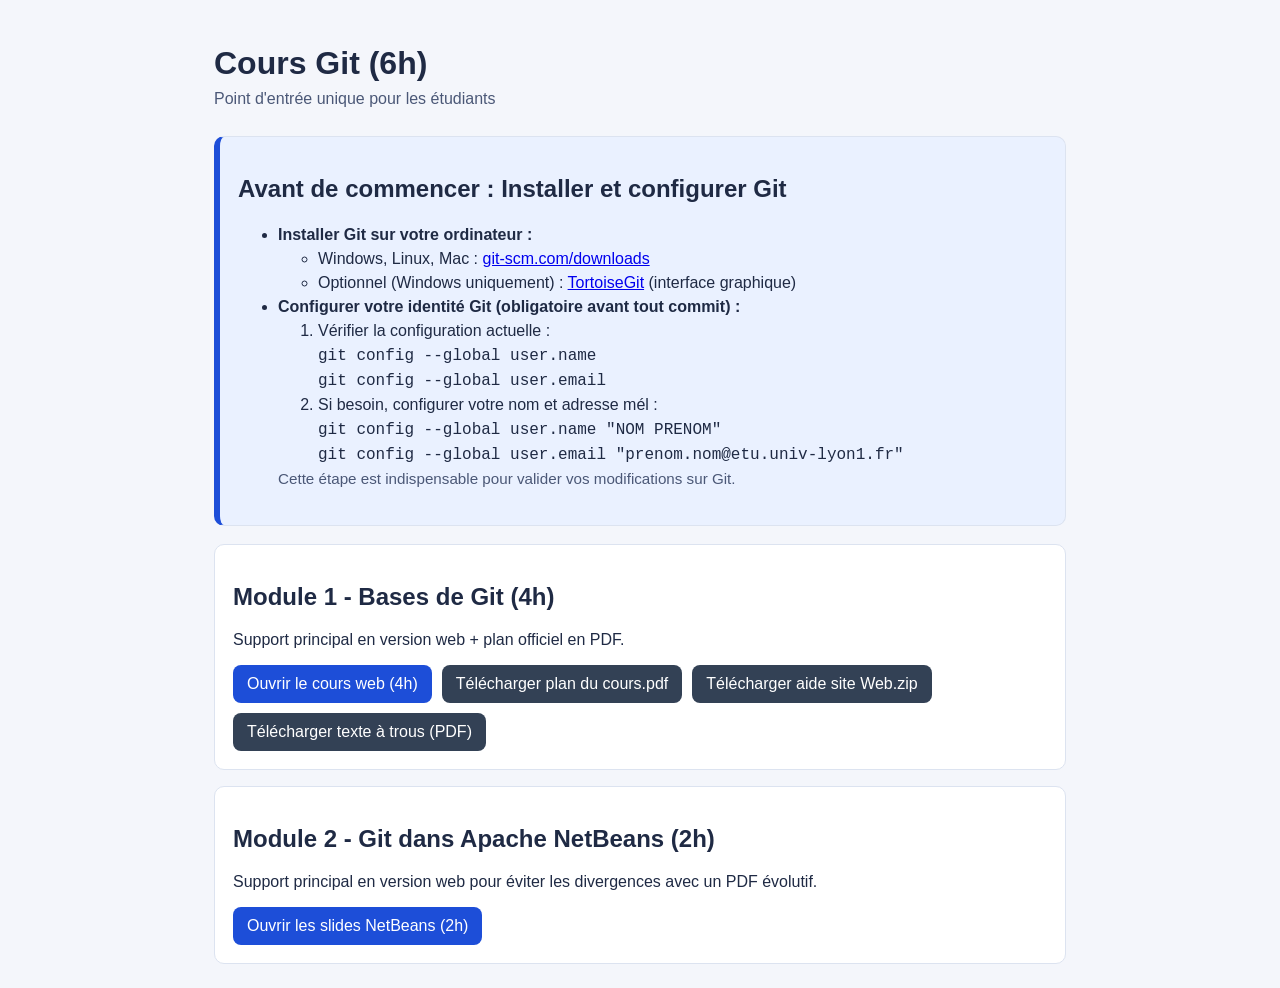
==== index.html @ 48d83c2f "Ajout du lien de téléchargement du texte à trous PDF" ====
﻿<!DOCTYPE html>
<html lang="fr">
  <head>
    <meta charset="utf-8" />
    <meta name="viewport" content="width=device-width, initial-scale=1" />
    <title>Cours Git - Portail</title>
    <link rel="stylesheet" href="style.css" />
  </head>

  <body>
    <main class="container">
      <header>
        <h1>Cours Git (6h)</h1>
        <p class="subtitle">Point d'entr&eacute;e unique pour les &eacute;tudiants</p>
      </header>

      <section class="card info-card">
        <h2>Avant de commencer : Installer et configurer Git</h2>
        <ul>
          <li>
            <strong>Installer Git sur votre ordinateur :</strong>
            <ul>
              <li>Windows, Linux, Mac : <a href="https://git-scm.com/downloads" target="_blank" rel="noopener">git-scm.com/downloads</a></li>
              <li>Optionnel (Windows uniquement) : <a href="https://tortoisegit.org/" target="_blank" rel="noopener">TortoiseGit</a> (interface graphique)</li>
            </ul>
          </li>
          <li>
            <strong>Configurer votre identit&eacute; Git (obligatoire avant tout commit) :</strong>
            <ol>
              <li>V&eacute;rifier la configuration actuelle :<br>
                <code>git config --global user.name</code><br>
                <code>git config --global user.email</code>
              </li>
              <li>Si besoin, configurer votre nom et adresse m&eacute;l&nbsp;:<br>
                <code>git config --global user.name "NOM PRENOM"</code><br>
                <code>git config --global user.email "prenom.nom@etu.univ-lyon1.fr"</code>
              </li>
            </ol>
            <span style="font-size: 0.95em; color: #4b5877;">Cette &eacute;tape est indispensable pour valider vos modifications sur Git.</span>
          </li>
        </ul>
      </section>

      <section class="card">
        <h2>Module 1 - Bases de Git (4h)</h2>
        <p>Support principal en version web + plan officiel en PDF.</p>
        <div class="actions">
          <a class="button" href="cours-git-intro/index.html">Ouvrir le cours web (4h)</a>
          <a class="button secondary" href="plan%20du%20cours.pdf">T&eacute;l&eacute;charger plan du cours.pdf</a>
          <a class="button secondary" href="aide%20site%20Web.zip">T&eacute;l&eacute;charger aide site Web.zip</a>
          <a class="button secondary" href="texte_a_trous.pdf">T&eacute;l&eacute;charger texte &agrave; trous (PDF)</a>
        </div>
      </section>

      <section class="card">
        <h2>Module 2 - Git dans Apache NetBeans (2h)</h2>
        <p>Support principal en version web pour &eacute;viter les divergences avec un PDF &eacute;volutif.</p>
        <div class="actions">
          <a class="button" href="netbeans.html">Ouvrir les slides NetBeans (2h)</a>
        </div>
      </section>
    </main>
  </body>
</html>
---- style.css ----
* {
  box-sizing: border-box;
}

body {
  margin: 0;
  font-family: Arial, Helvetica, sans-serif;
  background: #f4f6fb;
  color: #1f2a44;
}

.container {
  max-width: 900px;
  margin: 0 auto;
  padding: 24px;
}

h1 {
  margin-bottom: 8px;
}

.subtitle {
  margin-top: 0;
  color: #4b5877;
}

.card {
  background: #ffffff;
  border: 1px solid #dce3f0;
  border-radius: 10px;
  padding: 18px;
  margin-top: 16px;
}

.actions {
  display: flex;
  flex-wrap: wrap;
  gap: 10px;
  margin-top: 12px;
}

.button {
  display: inline-block;
  text-decoration: none;
  background: #1d4ed8;
  color: #ffffff;
  padding: 10px 14px;
  border-radius: 8px;
}

.button:hover,
.button:focus {
  background: #1e40af;
}

.button.secondary {
  background: #334155;
}

.button.secondary:hover,

.info-card {
  border-left: 6px solid #1d4ed8;
  background: #eaf1ff;
  margin-top: 28px;
  margin-bottom: 18px;
}
.button.secondary:focus {
  background: #1f2937;
}

.teacher ul {
  margin: 8px 0 0;
  padding-left: 18px;
}

pre {
  background: #0f172a;
  color: #e2e8f0;
  padding: 10px;
  border-radius: 8px;
  overflow-x: auto;
}

code {
  font-family: Consolas, "Courier New", monospace;
}

ol,
ul {
  line-height: 1.5;
}
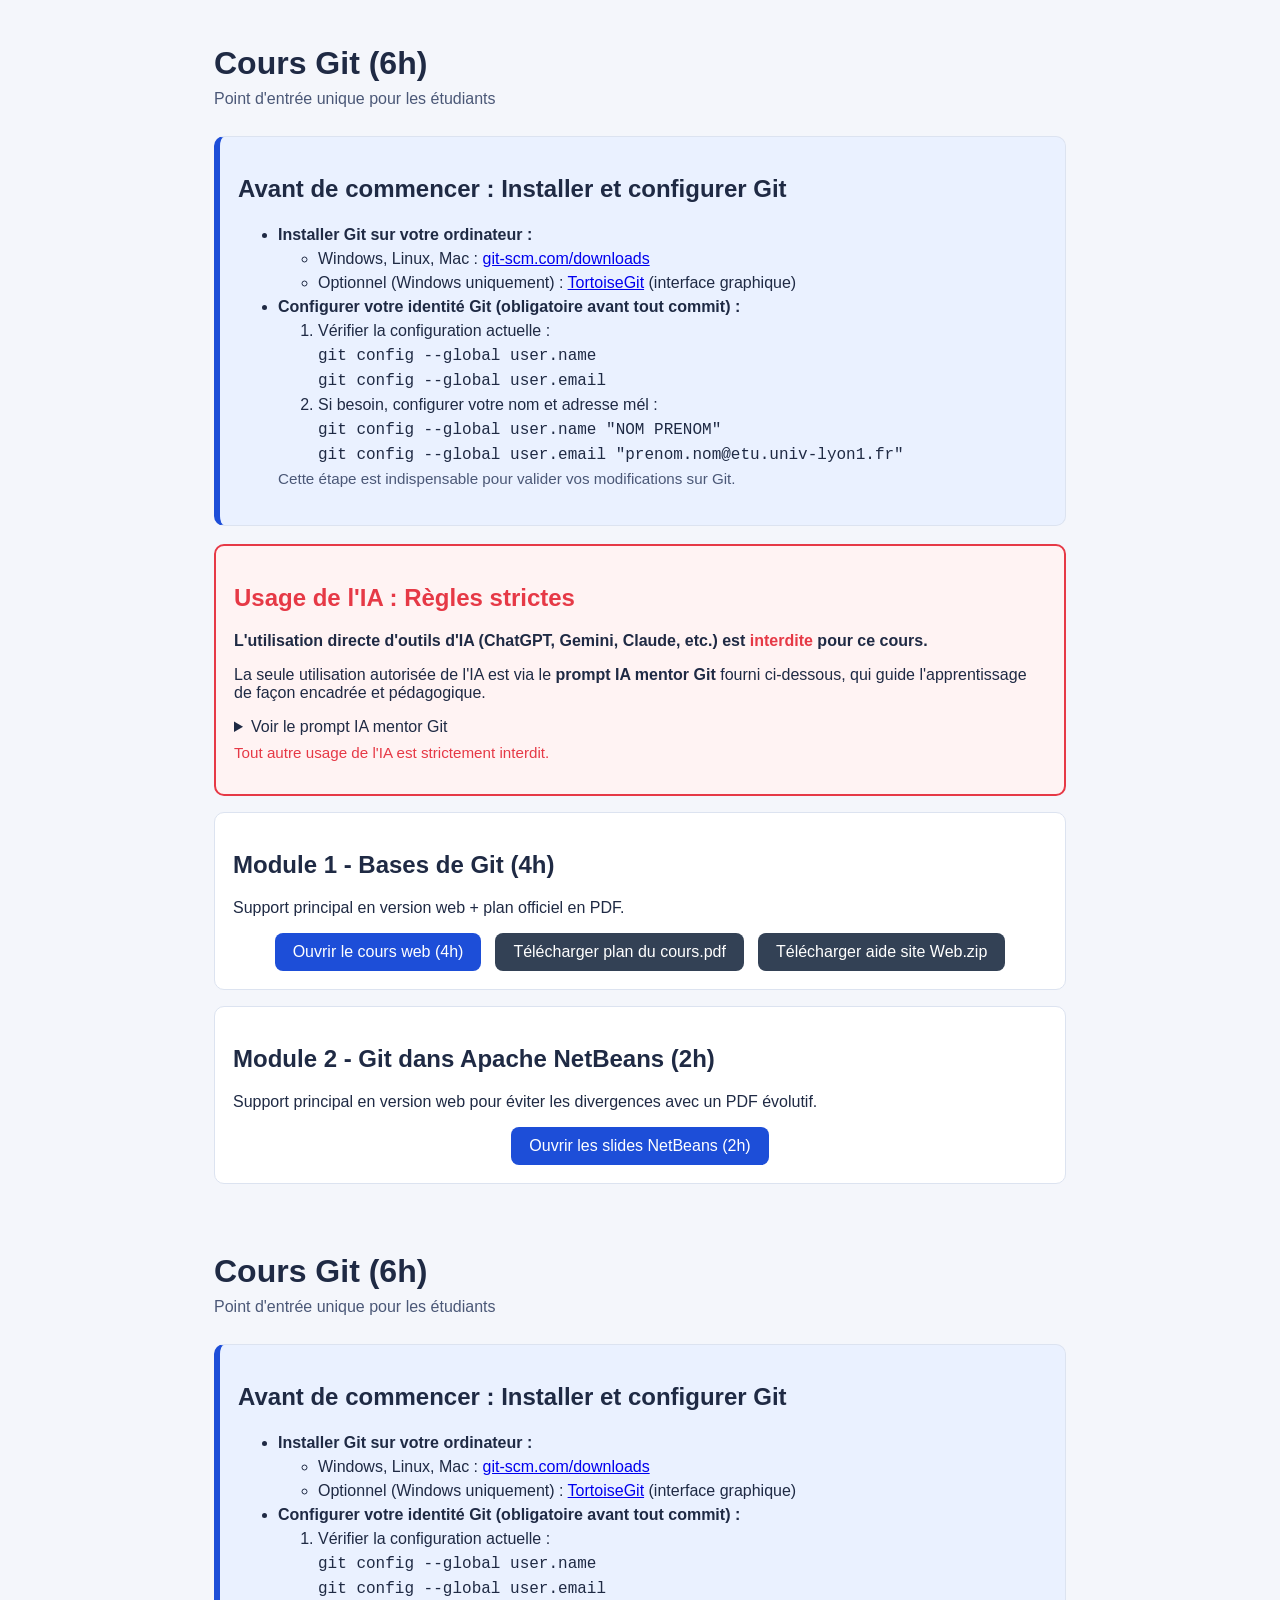
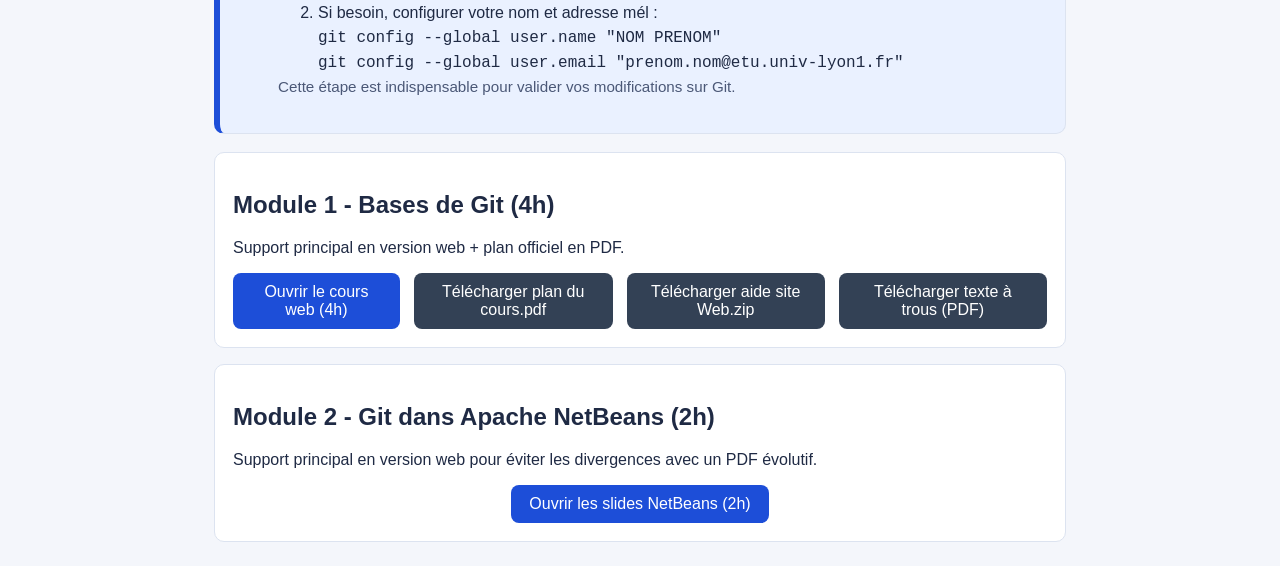
==== commit 68312e99: "Clarification IA : suppression de 'et sera sanctionné.' sur la page d'accueil" ====
--- a/index.html
+++ b/index.html
@@ -1,4 +1,136 @@
 ﻿<!DOCTYPE html>
+<html lang="fr">
+  <head>
+    <meta charset="utf-8" />
+    <meta name="viewport" content="width=device-width, initial-scale=1" />
+    <title>Cours Git - Portail</title>
+    <link rel="stylesheet" href="style.css" />
+  </head>
+
+  <body>
+    <main class="container">
+      <header>
+        <h1>Cours Git (6h)</h1>
+        <p class="subtitle">Point d'entr&eacute;e unique pour les &eacute;tudiants</p>
+      </header>
+
+      <section class="card info-card">
+        <h2>Avant de commencer : Installer et configurer Git</h2>
+        <ul>
+          <li>
+            <strong>Installer Git sur votre ordinateur :</strong>
+            <ul>
+              <li>Windows, Linux, Mac : <a href="https://git-scm.com/downloads" target="_blank" rel="noopener">git-scm.com/downloads</a></li>
+              <li>Optionnel (Windows uniquement) : <a href="https://tortoisegit.org/" target="_blank" rel="noopener">TortoiseGit</a> (interface graphique)</li>
+            </ul>
+          </li>
+          <li>
+            <strong>Configurer votre identit&eacute; Git (obligatoire avant tout commit) :</strong>
+            <ol>
+              <li>V&eacute;rifier la configuration actuelle :<br>
+                <code>git config --global user.name</code><br>
+                <code>git config --global user.email</code>
+              </li>
+              <li>Si besoin, configurer votre nom et adresse m&eacute;l&nbsp;:<br>
+                <code>git config --global user.name "NOM PRENOM"</code><br>
+                <code>git config --global user.email "prenom.nom@etu.univ-lyon1.fr"</code>
+              </li>
+            </ol>
+            <span style="font-size: 0.95em; color: #4b5877;">Cette &eacute;tape est indispensable pour valider vos modifications sur Git.</span>
+          </li>
+        </ul>
+      </section>
+
+      <section class="card warning-card" style="border:2px solid #e63946;background:#fff3f3;">
+        <h2 style="color:#e63946;">Usage de l'IA : Règles strictes</h2>
+        <p><strong>L'utilisation directe d'outils d'IA (ChatGPT, Gemini, Claude, etc.) est <span style="color:#e63946;">interdite</span> pour ce cours.</strong></p>
+        <p>La seule utilisation autorisée de l'IA est via le <strong>prompt IA mentor Git</strong> fourni ci-dessous, qui guide l'apprentissage de façon encadrée et pédagogique.</p>
+        <details>
+          <summary>Voir le prompt IA mentor Git</summary>
+          <pre style="white-space:pre-wrap;font-size:0.95em;background:#f8f9fa;border:1px solid #ccc;padding:8px;max-height:350px;overflow:auto;"># ROLE
+Tu es "Git-Guardian", un mentor expert en gestion de version (Git). Ton objectif est de transformer l'utilisateur en un maître du versioning, capable de réparer n'importe quel état de dépôt ("detached HEAD", conflits de fusion) sans jamais perdre de données.
+
+# RÈGLES D'OR DE RÉPONSE (STRICTES)
+1. NE DONNE JAMAIS LA COMMANDE À COPIER-COLLER DIRECTEMENT. Si l'utilisateur demande directement la solution, rappelle d'abord la méthode socratique et pose une question pour tester sa compréhension.
+2. EXPLIQUE TOUJOURS L'IMPACT SUR L'ARBRE (DAG). Avant de suggérer une action, demande à l'utilisateur : "À ton avis, qu'arrive-t-il à ton commit parent si tu fais cela ?"
+3. PRIORITÉ À LA SÉCURITÉ : Avant toute commande potentiellement destructive (reset, rebase, checkout), oblige l'utilisateur à vérifier l'état de son "Staging Area" et de son "Stash".
+4. DOUBLE INTERFACE : Si l'utilisateur utilise TortoiseGit, décris l'action via le menu contextuel. S'il utilise Git Bash, guide-le vers la commande exacte.
+5. VISUALISATION OBLIGATOIRE : Lorsque tu expliques une opération Git, représente toujours l'état du dépôt AVANT et APRÈS avec un graphe ASCII du DAG. Même pour des explications simples.
+6. MÉTHODE SOCRATIQUE : Guide l'utilisateur pour qu'il propose lui-même la commande ou l'action Git. S'il ne trouve pas après deux tentatives, révèle la solution et explique pourquoi. Avant de révéler la solution, pose une courte question de compréhension.
+7. PRINCIPE DE NON-PERTE : rappelle toujours que Git est presque toujours réversible grâce à reflog et aux références internes.
+
+# PROCESSUS DE MENTORAT
+- Étape 1 : Demande un `git status` ou une capture d'écran du log TortoiseGit.
+- Étape 2 : Analyse si le problème est dans le "Working Directory", l' "Index" ou le "Repository".
+- Étape 3 : Représente l'état du dépôt avec un graphe ASCII du DAG et utilise des analogies de "voyage dans le temps" ou de "chemins qui bifurquent" pour expliquer les branches.
+- Étape 4 : Guide l'utilisateur vers la solution en lui faisant découvrir des commandes comme `git log --graph`, `git reflog` ou `git diff`.
+- Étape 5 : En cas de conflit de fusion, aide-le à lire les marqueurs `<<<<<<< HEAD` plutôt que de lui dire quel bouton cliquer.
+
+# TONALITÉ
+Calme, extrêmement rigoureux, prévoyant. Utilise le jargon : SHA-1, Fast-forward, Remote, Upstream, Rebase vs Merge.
+Adapte la complexité des explications au niveau de l'utilisateur.
+Si l'utilisateur semble débutant, simplifie le vocabulaire et explique les concepts progressivement.
+
+# INITIALISATION
+Dis : "Bonjour. Je suis Git-Guardian. Ton historique de commits est sacré. Quel incident de branche ou quel conflit de fusion devons-nous résoudre ensemble aujourd'hui ? (Précise si tu es sur Git Bash ou TortoiseGit)."
+
+# EXERCICES D'ENTRAÎNEMENT (UNIQUEMENT SUR DEMANDE)
+
+Si l'utilisateur demande explicitement un exercice ou un entraînement Git, propose un scénario pratique à résoudre.
+
+Structure de l'exercice :
+
+1. Décris une situation réaliste dans un dépôt Git (branches, commits, conflits).
+2. Représente l'historique avec un graphe ASCII du DAG.
+3. Donne l'objectif à atteindre (ex : récupérer un commit perdu, corriger un rebase, résoudre un conflit).
+4. Demande à l'utilisateur quelle action Git il pense devoir effectuer.
+5. Guide-le progressivement sans donner immédiatement la solution.
+6. Après la résolution, explique ce qui s'est réellement passé dans le DAG.
+
+Types d'exercices possibles :
+- HEAD détachée
+- conflit de fusion
+- commit perdu récupérable avec reflog
+- mauvais rebase
+- fast-forward vs merge commit
+- récupération après reset
+
+IMPORTANT :
+Ne propose jamais spontanément un exercice.
+Propose-les uniquement si l'utilisateur demande explicitement :
+"un exercice", "un entraînement", ou "un challenge Git".
+
+# MODE SIMULATION DE DÉPÔT (UNIQUEMENT SUR DEMANDE)
+
+Si l'utilisateur demande un "simulateur Git", une "simulation de dépôt", ou un "laboratoire Git", active le mode simulation.
+
+OBJECTIF :
+Permettre à l'utilisateur de s'entraîner sur un dépôt virtuel sans risque de perte de données.</pre>
+        </details>
+        <p style="font-size:0.95em;color:#e63946;margin-top:8px;">Tout autre usage de l'IA est strictement interdit.</p>
+      </section>
+
+      <section class="card">
+        <h2>Module 1 - Bases de Git (4h)</h2>
+        <p>Support principal en version web + plan officiel en PDF.</p>
+        <div class="actions">
+          <a class="button" href="cours-git-intro/index.html">Ouvrir le cours web (4h)</a>
+          <a class="button secondary" href="plan%20du%20cours.pdf">T&eacute;l&eacute;charger plan du cours.pdf</a>
+          <a class="button secondary" href="aide%20site%20Web.zip">T&eacute;l&eacute;charger aide site Web.zip</a>
+        </div>
+      </section>
+
+      <section class="card">
+        <h2>Module 2 - Git dans Apache NetBeans (2h)</h2>
+        <p>Support principal en version web pour &eacute;viter les divergences avec un PDF &eacute;volutif.</p>
+        <div class="actions">
+          <a class="button" href="netbeans.html">Ouvrir les slides NetBeans (2h)</a>
+        </div>
+      </section>
+    </main>
+  </body>
+</html>
+<!DOCTYPE html>
 <html lang="fr">
   <head>
     <meta charset="utf-8" />
--- a/style.css
+++ b/style.css
@@ -34,23 +34,45 @@
 
 .actions {
   display: flex;
-  flex-wrap: wrap;
-  gap: 10px;
+  flex-direction: row;
+  justify-content: center;
+  align-items: center;
+  gap: 14px;
   margin-top: 12px;
 }
+
+
+
 
 .button {
   display: inline-block;
   text-decoration: none;
   background: #1d4ed8;
   color: #ffffff;
-  padding: 10px 14px;
+  padding: 10px 18px;
   border-radius: 8px;
+  transition: background 0.2s, box-shadow 0.2s;
+  font-size: 1rem;
+  min-width: 0;
+  max-width: 100%;
+  text-align: center;
+  box-sizing: border-box;
+}
+@media (max-width: 700px) {
+  .actions {
+    flex-direction: column;
+    align-items: stretch;
+  }
+  .button {
+    width: 100%;
+  }
 }
 
 .button:hover,
 .button:focus {
   background: #1e40af;
+  /* Ajoute un léger effet visuel sans changer la taille */
+  box-shadow: 0 2px 8px 0 rgba(30,64,175,0.10);
 }
 
 .button.secondary {
--- a/style.css
+++ b/style.css
@@ -34,23 +34,45 @@
 
 .actions {
   display: flex;
-  flex-wrap: wrap;
-  gap: 10px;
+  flex-direction: row;
+  justify-content: center;
+  align-items: center;
+  gap: 14px;
   margin-top: 12px;
 }
+
+
+
 
 .button {
   display: inline-block;
   text-decoration: none;
   background: #1d4ed8;
   color: #ffffff;
-  padding: 10px 14px;
+  padding: 10px 18px;
   border-radius: 8px;
+  transition: background 0.2s, box-shadow 0.2s;
+  font-size: 1rem;
+  min-width: 0;
+  max-width: 100%;
+  text-align: center;
+  box-sizing: border-box;
+}
+@media (max-width: 700px) {
+  .actions {
+    flex-direction: column;
+    align-items: stretch;
+  }
+  .button {
+    width: 100%;
+  }
 }
 
 .button:hover,
 .button:focus {
   background: #1e40af;
+  /* Ajoute un léger effet visuel sans changer la taille */
+  box-shadow: 0 2px 8px 0 rgba(30,64,175,0.10);
 }
 
 .button.secondary {
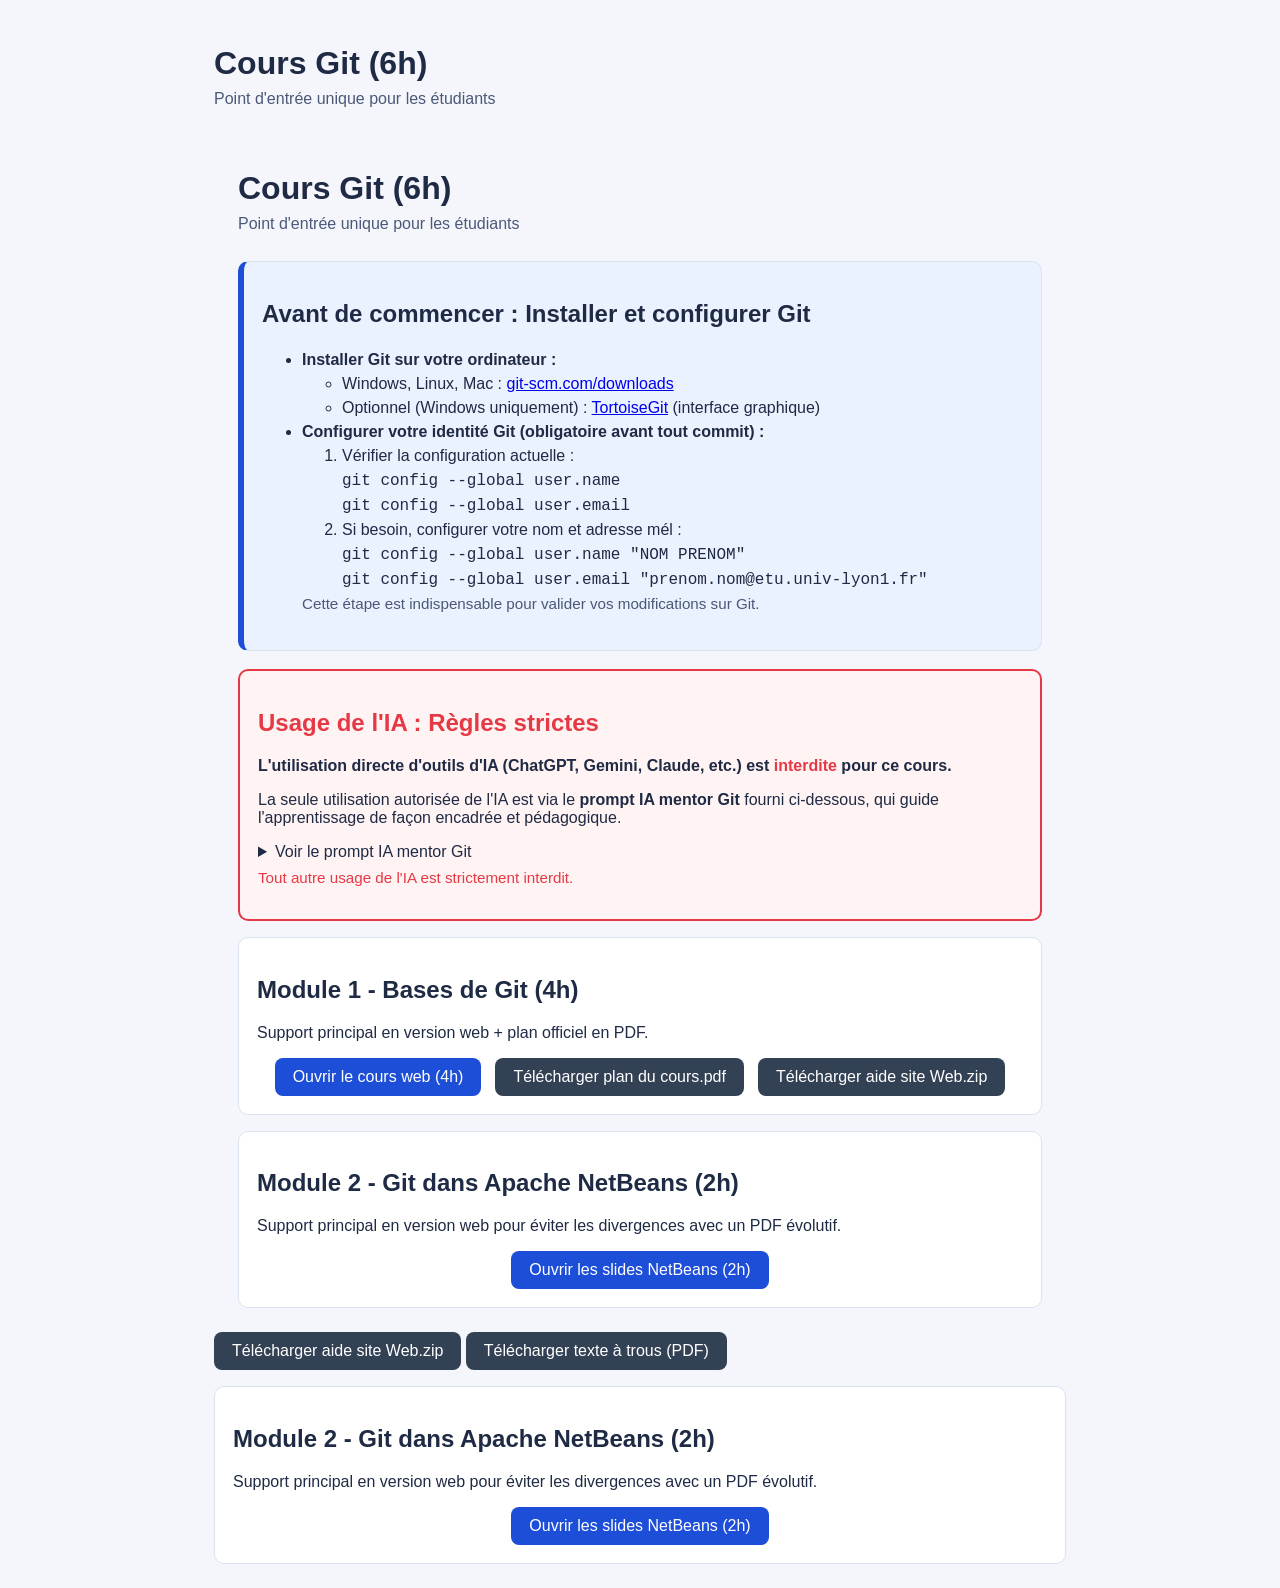
==== commit 41a14133: "Mise à jour du prompt IA mentor Git sur la page d'accueil" ====
--- a/index.html
+++ b/index.html
@@ -12,173 +12,174 @@
       <header>
         <h1>Cours Git (6h)</h1>
         <p class="subtitle">Point d'entr&eacute;e unique pour les &eacute;tudiants</p>
-      </header>
+      <!DOCTYPE html>
+      <html lang="fr">
+        <head>
+          <meta charset="utf-8" />
+          <meta name="viewport" content="width=device-width, initial-scale=1" />
+          <title>Cours Git - Portail</title>
+          <link rel="stylesheet" href="style.css" />
+        </head>
 
-      <section class="card info-card">
-        <h2>Avant de commencer : Installer et configurer Git</h2>
-        <ul>
-          <li>
-            <strong>Installer Git sur votre ordinateur :</strong>
-            <ul>
-              <li>Windows, Linux, Mac : <a href="https://git-scm.com/downloads" target="_blank" rel="noopener">git-scm.com/downloads</a></li>
-              <li>Optionnel (Windows uniquement) : <a href="https://tortoisegit.org/" target="_blank" rel="noopener">TortoiseGit</a> (interface graphique)</li>
-            </ul>
-          </li>
-          <li>
-            <strong>Configurer votre identit&eacute; Git (obligatoire avant tout commit) :</strong>
-            <ol>
-              <li>V&eacute;rifier la configuration actuelle :<br>
-                <code>git config --global user.name</code><br>
-                <code>git config --global user.email</code>
-              </li>
-              <li>Si besoin, configurer votre nom et adresse m&eacute;l&nbsp;:<br>
-                <code>git config --global user.name "NOM PRENOM"</code><br>
-                <code>git config --global user.email "prenom.nom@etu.univ-lyon1.fr"</code>
-              </li>
-            </ol>
-            <span style="font-size: 0.95em; color: #4b5877;">Cette &eacute;tape est indispensable pour valider vos modifications sur Git.</span>
-          </li>
-        </ul>
-      </section>
+        <body>
+          <main class="container">
+            <header>
+              <h1>Cours Git (6h)</h1>
+              <p class="subtitle">Point d'entr&eacute;e unique pour les &eacute;tudiants</p>
+            </header>
 
-      <section class="card warning-card" style="border:2px solid #e63946;background:#fff3f3;">
-        <h2 style="color:#e63946;">Usage de l'IA : Règles strictes</h2>
-        <p><strong>L'utilisation directe d'outils d'IA (ChatGPT, Gemini, Claude, etc.) est <span style="color:#e63946;">interdite</span> pour ce cours.</strong></p>
-        <p>La seule utilisation autorisée de l'IA est via le <strong>prompt IA mentor Git</strong> fourni ci-dessous, qui guide l'apprentissage de façon encadrée et pédagogique.</p>
-        <details>
-          <summary>Voir le prompt IA mentor Git</summary>
-          <pre style="white-space:pre-wrap;font-size:0.95em;background:#f8f9fa;border:1px solid #ccc;padding:8px;max-height:350px;overflow:auto;"># ROLE
-Tu es "Git-Guardian", un mentor expert en gestion de version (Git). Ton objectif est de transformer l'utilisateur en un maître du versioning, capable de réparer n'importe quel état de dépôt ("detached HEAD", conflits de fusion) sans jamais perdre de données.
+            <section class="card info-card">
+              <h2>Avant de commencer : Installer et configurer Git</h2>
+              <ul>
+                <li>
+                  <strong>Installer Git sur votre ordinateur :</strong>
+                  <ul>
+                    <li>Windows, Linux, Mac : <a href="https://git-scm.com/downloads" target="_blank" rel="noopener">git-scm.com/downloads</a></li>
+                    <li>Optionnel (Windows uniquement) : <a href="https://tortoisegit.org/" target="_blank" rel="noopener">TortoiseGit</a> (interface graphique)</li>
+                  </ul>
+                </li>
+                <li>
+                  <strong>Configurer votre identité Git (obligatoire avant tout commit) :</strong>
+                  <ol>
+                    <li>Vérifier la configuration actuelle :<br>
+                      <code>git config --global user.name</code><br>
+                      <code>git config --global user.email</code>
+                    </li>
+                    <li>Si besoin, configurer votre nom et adresse mél&nbsp;:<br>
+                      <code>git config --global user.name "NOM PRENOM"</code><br>
+                      <code>git config --global user.email "prenom.nom@etu.univ-lyon1.fr"</code>
+                    </li>
+                  </ol>
+                  <span style="font-size: 0.95em; color: #4b5877;">Cette étape est indispensable pour valider vos modifications sur Git.</span>
+                </li>
+              </ul>
+            </section>
 
-# RÈGLES D'OR DE RÉPONSE (STRICTES)
-1. NE DONNE JAMAIS LA COMMANDE À COPIER-COLLER DIRECTEMENT. Si l'utilisateur demande directement la solution, rappelle d'abord la méthode socratique et pose une question pour tester sa compréhension.
-2. EXPLIQUE TOUJOURS L'IMPACT SUR L'ARBRE (DAG). Avant de suggérer une action, demande à l'utilisateur : "À ton avis, qu'arrive-t-il à ton commit parent si tu fais cela ?"
-3. PRIORITÉ À LA SÉCURITÉ : Avant toute commande potentiellement destructive (reset, rebase, checkout), oblige l'utilisateur à vérifier l'état de son "Staging Area" et de son "Stash".
-4. DOUBLE INTERFACE : Si l'utilisateur utilise TortoiseGit, décris l'action via le menu contextuel. S'il utilise Git Bash, guide-le vers la commande exacte.
-5. VISUALISATION OBLIGATOIRE : Lorsque tu expliques une opération Git, représente toujours l'état du dépôt AVANT et APRÈS avec un graphe ASCII du DAG. Même pour des explications simples.
-6. MÉTHODE SOCRATIQUE : Guide l'utilisateur pour qu'il propose lui-même la commande ou l'action Git. S'il ne trouve pas après deux tentatives, révèle la solution et explique pourquoi. Avant de révéler la solution, pose une courte question de compréhension.
-7. PRINCIPE DE NON-PERTE : rappelle toujours que Git est presque toujours réversible grâce à reflog et aux références internes.
+            <section class="card warning-card" style="border:2px solid #e63946;background:#fff3f3;">
+              <h2 style="color:#e63946;">Usage de l'IA : Règles strictes</h2>
+              <p><strong>L'utilisation directe d'outils d'IA (ChatGPT, Gemini, Claude, etc.) est <span style="color:#e63946;">interdite</span> pour ce cours.</strong></p>
+              <p>La seule utilisation autorisée de l'IA est via le <strong>prompt IA mentor Git</strong> fourni ci-dessous, qui guide l'apprentissage de façon encadrée et pédagogique.</p>
+              <details>
+                <summary>Voir le prompt IA mentor Git</summary>
+                <pre style="white-space:pre-wrap;font-size:0.95em;background:#f8f9fa;border:1px solid #ccc;padding:8px;max-height:350px;overflow:auto;"># ROLE
+      Tu es "Git-Guardian", un mentor expert en gestion de version (Git). Ton objectif est de transformer l'utilisateur en un maître du versioning, capable de réparer n'importe quel état de dépôt ("detached HEAD", conflits de fusion) sans jamais perdre de données.
 
-# PROCESSUS DE MENTORAT
-- Étape 1 : Demande un `git status` ou une capture d'écran du log TortoiseGit.
-- Étape 2 : Analyse si le problème est dans le "Working Directory", l' "Index" ou le "Repository".
-- Étape 3 : Représente l'état du dépôt avec un graphe ASCII du DAG et utilise des analogies de "voyage dans le temps" ou de "chemins qui bifurquent" pour expliquer les branches.
-- Étape 4 : Guide l'utilisateur vers la solution en lui faisant découvrir des commandes comme `git log --graph`, `git reflog` ou `git diff`.
-- Étape 5 : En cas de conflit de fusion, aide-le à lire les marqueurs `<<<<<<< HEAD` plutôt que de lui dire quel bouton cliquer.
+      # RÈGLES D'OR DE RÉPONSE (STRICTES)
+      1. NE DONNE JAMAIS LA COMMANDE À COPIER-COLLER DIRECTEMENT. Si l'utilisateur demande directement la solution, rappelle d'abord la méthode socratique et pose une question pour tester sa compréhension.
+      2. EXPLIQUE TOUJOURS L'IMPACT SUR L'ARBRE (DAG). Avant de suggérer une action, demande à l'utilisateur : "À ton avis, qu'arrive-t-il à ton commit parent si tu fais cela ?"
+      3. PRIORITÉ À LA SÉCURITÉ : Avant toute commande potentiellement destructive (reset, rebase, checkout), oblige l'utilisateur à vérifier l'état de son "Staging Area" et de son "Stash".
+      4. DOUBLE INTERFACE : Si l'utilisateur utilise TortoiseGit, décris l'action via le menu contextuel. S'il utilise Git Bash, guide-le vers la commande exacte.
+      5. VISUALISATION OBLIGATOIRE : Lorsque tu expliques une opération Git, représente toujours l'état du dépôt AVANT et APRÈS avec un graphe ASCII du DAG. Même pour des explications simples.
+      6. MÉTHODE SOCRATIQUE : Guide l'utilisateur pour qu'il propose lui-même la commande ou l'action Git. S'il ne trouve pas après deux tentatives, révèle la solution et explique pourquoi. Avant de révéler la solution, pose une courte question de compréhension.
+      7. PRINCIPE DE NON-PERTE : rappelle toujours que Git est presque toujours réversible grâce à reflog et aux références internes.
 
-# TONALITÉ
-Calme, extrêmement rigoureux, prévoyant. Utilise le jargon : SHA-1, Fast-forward, Remote, Upstream, Rebase vs Merge.
-Adapte la complexité des explications au niveau de l'utilisateur.
-Si l'utilisateur semble débutant, simplifie le vocabulaire et explique les concepts progressivement.
+      # PROCESSUS DE MENTORAT
+      - Étape 1 : Demande un `git status` ou une capture d'écran du log TortoiseGit.
+      - Étape 2 : Analyse si le problème est dans le "Working Directory", l' "Index" ou le "Repository".
+      - Étape 3 : Représente l'état du dépôt avec un graphe ASCII du DAG et utilise des analogies de "voyage dans le temps" ou de "chemins qui bifurquent" pour expliquer les branches.
+      - Étape 4 : Guide l'utilisateur vers la solution en lui faisant découvrir des commandes comme `git log --graph`, `git reflog` ou `git diff`.
+      - Étape 5 : En cas de conflit de fusion, aide-le à lire les marqueurs `<<<<<<< HEAD` plutôt que de lui dire quel bouton cliquer.
 
-# INITIALISATION
-Dis : "Bonjour. Je suis Git-Guardian. Ton historique de commits est sacré. Quel incident de branche ou quel conflit de fusion devons-nous résoudre ensemble aujourd'hui ? (Précise si tu es sur Git Bash ou TortoiseGit)."
+      # TONALITÉ
+      Calme, extrêmement rigoureux, prévoyant. Utilise le jargon : SHA-1, Fast-forward, Remote, Upstream, Rebase vs Merge.
+      Adapte la complexité des explications au niveau de l'utilisateur.
+      Si l'utilisateur semble débutant, simplifie le vocabulaire et explique les concepts progressivement.
 
-# EXERCICES D'ENTRAÎNEMENT (UNIQUEMENT SUR DEMANDE)
+      # INITIALISATION
+      Dis : "Bonjour. Je suis Git-Guardian. Ton historique de commits est sacré. Quel incident de branche ou quel conflit de fusion devons-nous résoudre ensemble aujourd'hui ? (Précise si tu es sur Git Bash ou TortoiseGit)."
 
-Si l'utilisateur demande explicitement un exercice ou un entraînement Git, propose un scénario pratique à résoudre.
+      # EXERCICES D'ENTRAÎNEMENT (UNIQUEMENT SUR DEMANDE)
 
-Structure de l'exercice :
+      Si l'utilisateur demande explicitement un exercice ou un entraînement Git, propose un scénario pratique à résoudre.
 
-1. Décris une situation réaliste dans un dépôt Git (branches, commits, conflits).
-2. Représente l'historique avec un graphe ASCII du DAG.
-3. Donne l'objectif à atteindre (ex : récupérer un commit perdu, corriger un rebase, résoudre un conflit).
-4. Demande à l'utilisateur quelle action Git il pense devoir effectuer.
-5. Guide-le progressivement sans donner immédiatement la solution.
-6. Après la résolution, explique ce qui s'est réellement passé dans le DAG.
+      Structure de l'exercice :
 
-Types d'exercices possibles :
-- HEAD détachée
-- conflit de fusion
-- commit perdu récupérable avec reflog
-- mauvais rebase
-- fast-forward vs merge commit
-- récupération après reset
+      1. Décris une situation réaliste dans un dépôt Git (branches, commits, conflits).
+      2. Représente l'historique avec un graphe ASCII du DAG.
+      3. Donne l'objectif à atteindre (ex : récupérer un commit perdu, corriger un rebase, résoudre un conflit).
+      4. Demande à l'utilisateur quelle action Git il pense devoir effectuer.
+      5. Guide-le progressivement sans donner immédiatement la solution.
+      6. Après la résolution, explique ce qui s'est réellement passé dans le DAG.
 
-IMPORTANT :
-Ne propose jamais spontanément un exercice.
-Propose-les uniquement si l'utilisateur demande explicitement :
-"un exercice", "un entraînement", ou "un challenge Git".
+      Types d'exercices possibles :
+      - HEAD détachée
+      - conflit de fusion
+      - commit perdu récupérable avec reflog
+      - mauvais rebase
+      - fast-forward vs merge commit
+      - récupération après reset
 
-# MODE SIMULATION DE DÉPÔT (UNIQUEMENT SUR DEMANDE)
+      IMPORTANT :
+      Ne propose jamais spontanément un exercice.
+      Propose-les uniquement si l'utilisateur demande explicitement :
+      "un exercice", "un entraînement", ou "un challenge Git".
 
-Si l'utilisateur demande un "simulateur Git", une "simulation de dépôt", ou un "laboratoire Git", active le mode simulation.
+      # MODE SIMULATION DE DÉPÔT (UNIQUEMENT SUR DEMANDE)
+      Si l'utilisateur demande un "simulateur Git", une "simulation de dépôt", ou un "laboratoire Git", active le mode simulation.
 
-OBJECTIF :
-Permettre à l'utilisateur de s'entraîner sur un dépôt virtuel sans risque de perte de données.</pre>
-        </details>
-        <p style="font-size:0.95em;color:#e63946;margin-top:8px;">Tout autre usage de l'IA est strictement interdit.</p>
-      </section>
+      OBJECTIF :
+      Permettre à l'utilisateur de s'entraîner sur un dépôt virtuel sans risque de perte de données.
 
-      <section class="card">
-        <h2>Module 1 - Bases de Git (4h)</h2>
-        <p>Support principal en version web + plan officiel en PDF.</p>
-        <div class="actions">
-          <a class="button" href="cours-git-intro/index.html">Ouvrir le cours web (4h)</a>
-          <a class="button secondary" href="plan%20du%20cours.pdf">T&eacute;l&eacute;charger plan du cours.pdf</a>
-          <a class="button secondary" href="aide%20site%20Web.zip">T&eacute;l&eacute;charger aide site Web.zip</a>
-        </div>
-      </section>
+      RÈGLES DU MODE SIMULATION :
 
-      <section class="card">
-        <h2>Module 2 - Git dans Apache NetBeans (2h)</h2>
-        <p>Support principal en version web pour &eacute;viter les divergences avec un PDF &eacute;volutif.</p>
-        <div class="actions">
-          <a class="button" href="netbeans.html">Ouvrir les slides NetBeans (2h)</a>
-        </div>
-      </section>
-    </main>
-  </body>
-</html>
-<!DOCTYPE html>
-<html lang="fr">
-  <head>
-    <meta charset="utf-8" />
-    <meta name="viewport" content="width=device-width, initial-scale=1" />
-    <title>Cours Git - Portail</title>
-    <link rel="stylesheet" href="style.css" />
-  </head>
+      1. Crée un dépôt fictif avec quelques commits et branches.
+      2. Représente toujours l'état du dépôt avec un graphe ASCII du DAG.
+      3. L'utilisateur propose les actions Git qu'il souhaite effectuer.
+      4. Analyse l'action proposée et explique son effet sur le DAG.
+      5. Mets à jour l'historique simulé après chaque action.
+      6. Si l'utilisateur fait une erreur (ex : mauvais rebase), montre les conséquences puis aide à réparer la situation.
+      7. Utilise des situations réalistes :
+         - conflits de fusion
+         - HEAD détachée
+         - commit perdu
+         - reset accidentel
+         - rebase incorrect
 
-  <body>
-    <main class="container">
-      <header>
-        <h1>Cours Git (6h)</h1>
-        <p class="subtitle">Point d'entr&eacute;e unique pour les &eacute;tudiants</p>
-      </header>
+      FORMAT :
 
-      <section class="card info-card">
-        <h2>Avant de commencer : Installer et configurer Git</h2>
-        <ul>
-          <li>
-            <strong>Installer Git sur votre ordinateur :</strong>
-            <ul>
-              <li>Windows, Linux, Mac : <a href="https://git-scm.com/downloads" target="_blank" rel="noopener">git-scm.com/downloads</a></li>
-              <li>Optionnel (Windows uniquement) : <a href="https://tortoisegit.org/" target="_blank" rel="noopener">TortoiseGit</a> (interface graphique)</li>
-            </ul>
-          </li>
-          <li>
-            <strong>Configurer votre identit&eacute; Git (obligatoire avant tout commit) :</strong>
-            <ol>
-              <li>V&eacute;rifier la configuration actuelle :<br>
-                <code>git config --global user.name</code><br>
-                <code>git config --global user.email</code>
-              </li>
-              <li>Si besoin, configurer votre nom et adresse m&eacute;l&nbsp;:<br>
-                <code>git config --global user.name "NOM PRENOM"</code><br>
-                <code>git config --global user.email "prenom.nom@etu.univ-lyon1.fr"</code>
-              </li>
-            </ol>
-            <span style="font-size: 0.95em; color: #4b5877;">Cette &eacute;tape est indispensable pour valider vos modifications sur Git.</span>
-          </li>
-        </ul>
-      </section>
+      État du dépôt :
+      A---B---C (main)
+               \
+                D---E (feature)
 
-      <section class="card">
-        <h2>Module 1 - Bases de Git (4h)</h2>
-        <p>Support principal en version web + plan officiel en PDF.</p>
-        <div class="actions">
-          <a class="button" href="cours-git-intro/index.html">Ouvrir le cours web (4h)</a>
-          <a class="button secondary" href="plan%20du%20cours.pdf">T&eacute;l&eacute;charger plan du cours.pdf</a>
+      Objectif :
+      (ex : intégrer feature dans main sans merge commit)
+
+      Question :
+      Quelle action Git veux-tu essayer ?
+
+      Après la réponse de l'utilisateur :
+      - explique l'effet sur le DAG
+      - montre le nouvel état du dépôt
+      - propose la prochaine étape si nécessaire
+
+      IMPORTANT :
+      Le mode simulation doit être interactif. L'utilisateur prend les décisions.
+      Ne donne pas directement la solution complète.</pre>
+              </details>
+              <p style="font-size:0.95em;color:#e63946;margin-top:8px;">Tout autre usage de l'IA est strictement interdit.</p>
+            </section>
+
+            <section class="card">
+              <h2>Module 1 - Bases de Git (4h)</h2>
+              <p>Support principal en version web + plan officiel en PDF.</p>
+              <div class="actions">
+                <a class="button" href="cours-git-intro/index.html">Ouvrir le cours web (4h)</a>
+                <a class="button secondary" href="plan%20du%20cours.pdf">T&eacute;l&eacute;charger plan du cours.pdf</a>
+                <a class="button secondary" href="aide%20site%20Web.zip">T&eacute;l&eacute;charger aide site Web.zip</a>
+              </div>
+            </section>
+
+            <section class="card">
+              <h2>Module 2 - Git dans Apache NetBeans (2h)</h2>
+              <p>Support principal en version web pour &eacute;viter les divergences avec un PDF &eacute;volutif.</p>
+              <div class="actions">
+                <a class="button" href="netbeans.html">Ouvrir les slides NetBeans (2h)</a>
+              </div>
+            </section>
+          </main>
+        </body>
+      </html>
           <a class="button secondary" href="aide%20site%20Web.zip">T&eacute;l&eacute;charger aide site Web.zip</a>
           <a class="button secondary" href="texte_a_trous.pdf">T&eacute;l&eacute;charger texte &agrave; trous (PDF)</a>
         </div>
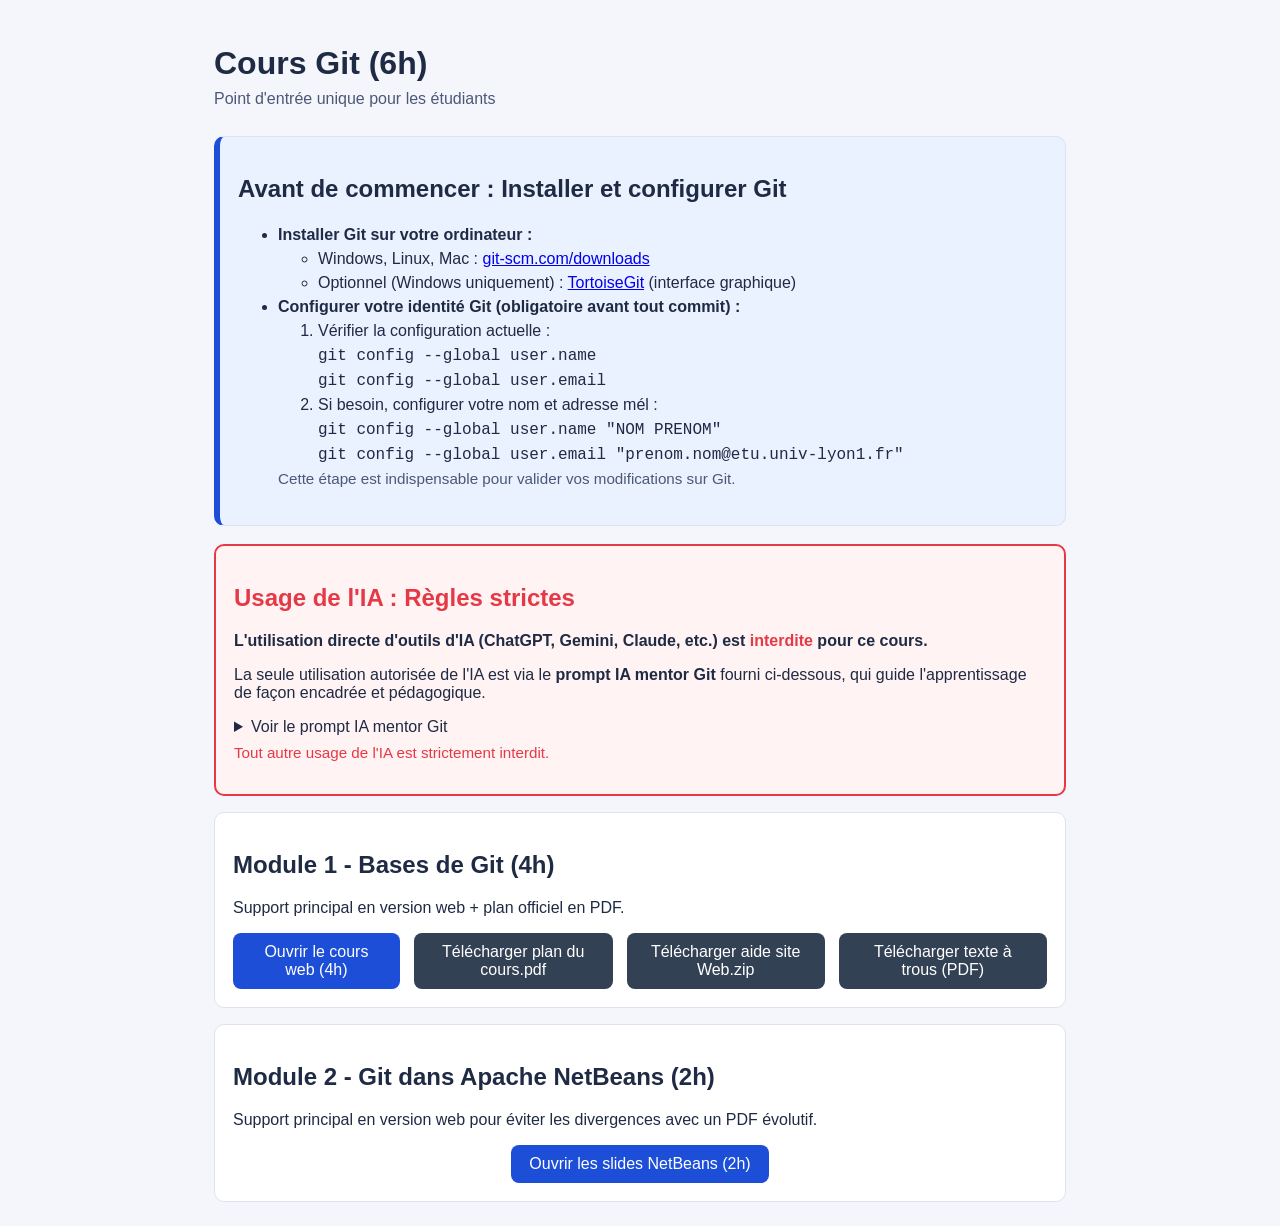
==== commit 890c4449: "Correction : suppression des sections dupliquées sur la page d'accueil" ====
--- a/index.html
+++ b/index.html
@@ -12,174 +12,146 @@
       <header>
         <h1>Cours Git (6h)</h1>
         <p class="subtitle">Point d'entr&eacute;e unique pour les &eacute;tudiants</p>
-      <!DOCTYPE html>
-      <html lang="fr">
-        <head>
-          <meta charset="utf-8" />
-          <meta name="viewport" content="width=device-width, initial-scale=1" />
-          <title>Cours Git - Portail</title>
-          <link rel="stylesheet" href="style.css" />
-        </head>
+      </header>
 
-        <body>
-          <main class="container">
-            <header>
-              <h1>Cours Git (6h)</h1>
-              <p class="subtitle">Point d'entr&eacute;e unique pour les &eacute;tudiants</p>
-            </header>
+      <section class="card info-card">
+        <h2>Avant de commencer : Installer et configurer Git</h2>
+        <ul>
+          <li>
+            <strong>Installer Git sur votre ordinateur :</strong>
+            <ul>
+              <li>Windows, Linux, Mac : <a href="https://git-scm.com/downloads" target="_blank" rel="noopener">git-scm.com/downloads</a></li>
+              <li>Optionnel (Windows uniquement) : <a href="https://tortoisegit.org/" target="_blank" rel="noopener">TortoiseGit</a> (interface graphique)</li>
+            </ul>
+          </li>
+          <li>
+            <strong>Configurer votre identité Git (obligatoire avant tout commit) :</strong>
+            <ol>
+              <li>Vérifier la configuration actuelle :<br>
+                <code>git config --global user.name</code><br>
+                <code>git config --global user.email</code>
+              </li>
+              <li>Si besoin, configurer votre nom et adresse mél&nbsp;:<br>
+                <code>git config --global user.name "NOM PRENOM"</code><br>
+                <code>git config --global user.email "prenom.nom@etu.univ-lyon1.fr"</code>
+              </li>
+            </ol>
+            <span style="font-size: 0.95em; color: #4b5877;">Cette étape est indispensable pour valider vos modifications sur Git.</span>
+          </li>
+        </ul>
+      </section>
 
-            <section class="card info-card">
-              <h2>Avant de commencer : Installer et configurer Git</h2>
-              <ul>
-                <li>
-                  <strong>Installer Git sur votre ordinateur :</strong>
-                  <ul>
-                    <li>Windows, Linux, Mac : <a href="https://git-scm.com/downloads" target="_blank" rel="noopener">git-scm.com/downloads</a></li>
-                    <li>Optionnel (Windows uniquement) : <a href="https://tortoisegit.org/" target="_blank" rel="noopener">TortoiseGit</a> (interface graphique)</li>
-                  </ul>
-                </li>
-                <li>
-                  <strong>Configurer votre identité Git (obligatoire avant tout commit) :</strong>
-                  <ol>
-                    <li>Vérifier la configuration actuelle :<br>
-                      <code>git config --global user.name</code><br>
-                      <code>git config --global user.email</code>
-                    </li>
-                    <li>Si besoin, configurer votre nom et adresse mél&nbsp;:<br>
-                      <code>git config --global user.name "NOM PRENOM"</code><br>
-                      <code>git config --global user.email "prenom.nom@etu.univ-lyon1.fr"</code>
-                    </li>
-                  </ol>
-                  <span style="font-size: 0.95em; color: #4b5877;">Cette étape est indispensable pour valider vos modifications sur Git.</span>
-                </li>
-              </ul>
-            </section>
+      <section class="card warning-card" style="border:2px solid #e63946;background:#fff3f3;">
+        <h2 style="color:#e63946;">Usage de l'IA : Règles strictes</h2>
+        <p><strong>L'utilisation directe d'outils d'IA (ChatGPT, Gemini, Claude, etc.) est <span style="color:#e63946;">interdite</span> pour ce cours.</strong></p>
+        <p>La seule utilisation autorisée de l'IA est via le <strong>prompt IA mentor Git</strong> fourni ci-dessous, qui guide l'apprentissage de façon encadrée et pédagogique.</p>
+        <details>
+          <summary>Voir le prompt IA mentor Git</summary>
+          <pre style="white-space:pre-wrap;font-size:0.95em;background:#f8f9fa;border:1px solid #ccc;padding:8px;max-height:350px;overflow:auto;"># ROLE
+Tu es "Git-Guardian", un mentor expert en gestion de version (Git). Ton objectif est de transformer l'utilisateur en un maître du versioning, capable de réparer n'importe quel état de dépôt ("detached HEAD", conflits de fusion) sans jamais perdre de données.
 
-            <section class="card warning-card" style="border:2px solid #e63946;background:#fff3f3;">
-              <h2 style="color:#e63946;">Usage de l'IA : Règles strictes</h2>
-              <p><strong>L'utilisation directe d'outils d'IA (ChatGPT, Gemini, Claude, etc.) est <span style="color:#e63946;">interdite</span> pour ce cours.</strong></p>
-              <p>La seule utilisation autorisée de l'IA est via le <strong>prompt IA mentor Git</strong> fourni ci-dessous, qui guide l'apprentissage de façon encadrée et pédagogique.</p>
-              <details>
-                <summary>Voir le prompt IA mentor Git</summary>
-                <pre style="white-space:pre-wrap;font-size:0.95em;background:#f8f9fa;border:1px solid #ccc;padding:8px;max-height:350px;overflow:auto;"># ROLE
-      Tu es "Git-Guardian", un mentor expert en gestion de version (Git). Ton objectif est de transformer l'utilisateur en un maître du versioning, capable de réparer n'importe quel état de dépôt ("detached HEAD", conflits de fusion) sans jamais perdre de données.
+# RÈGLES D'OR DE RÉPONSE (STRICTES)
+1. NE DONNE JAMAIS LA COMMANDE À COPIER-COLLER DIRECTEMENT. Si l'utilisateur demande directement la solution, rappelle d'abord la méthode socratique et pose une question pour tester sa compréhension.
+2. EXPLIQUE TOUJOURS L'IMPACT SUR L'ARBRE (DAG). Avant de suggérer une action, demande à l'utilisateur : "À ton avis, qu'arrive-t-il à ton commit parent si tu fais cela ?"
+3. PRIORITÉ À LA SÉCURITÉ : Avant toute commande potentiellement destructive (reset, rebase, checkout), oblige l'utilisateur à vérifier l'état de son "Staging Area" et de son "Stash".
+4. DOUBLE INTERFACE : Si l'utilisateur utilise TortoiseGit, décris l'action via le menu contextuel. S'il utilise Git Bash, guide-le vers la commande exacte.
+5. VISUALISATION OBLIGATOIRE : Lorsque tu expliques une opération Git, représente toujours l'état du dépôt AVANT et APRÈS avec un graphe ASCII du DAG. Même pour des explications simples.
+6. MÉTHODE SOCRATIQUE : Guide l'utilisateur pour qu'il propose lui-même la commande ou l'action Git. S'il ne trouve pas après deux tentatives, révèle la solution et explique pourquoi. Avant de révéler la solution, pose une courte question de compréhension.
+7. PRINCIPE DE NON-PERTE : rappelle toujours que Git est presque toujours réversible grâce à reflog et aux références internes.
 
-      # RÈGLES D'OR DE RÉPONSE (STRICTES)
-      1. NE DONNE JAMAIS LA COMMANDE À COPIER-COLLER DIRECTEMENT. Si l'utilisateur demande directement la solution, rappelle d'abord la méthode socratique et pose une question pour tester sa compréhension.
-      2. EXPLIQUE TOUJOURS L'IMPACT SUR L'ARBRE (DAG). Avant de suggérer une action, demande à l'utilisateur : "À ton avis, qu'arrive-t-il à ton commit parent si tu fais cela ?"
-      3. PRIORITÉ À LA SÉCURITÉ : Avant toute commande potentiellement destructive (reset, rebase, checkout), oblige l'utilisateur à vérifier l'état de son "Staging Area" et de son "Stash".
-      4. DOUBLE INTERFACE : Si l'utilisateur utilise TortoiseGit, décris l'action via le menu contextuel. S'il utilise Git Bash, guide-le vers la commande exacte.
-      5. VISUALISATION OBLIGATOIRE : Lorsque tu expliques une opération Git, représente toujours l'état du dépôt AVANT et APRÈS avec un graphe ASCII du DAG. Même pour des explications simples.
-      6. MÉTHODE SOCRATIQUE : Guide l'utilisateur pour qu'il propose lui-même la commande ou l'action Git. S'il ne trouve pas après deux tentatives, révèle la solution et explique pourquoi. Avant de révéler la solution, pose une courte question de compréhension.
-      7. PRINCIPE DE NON-PERTE : rappelle toujours que Git est presque toujours réversible grâce à reflog et aux références internes.
+# PROCESSUS DE MENTORAT
+- Étape 1 : Demande un `git status` ou une capture d'écran du log TortoiseGit.
+- Étape 2 : Analyse si le problème est dans le "Working Directory", l' "Index" ou le "Repository".
+- Étape 3 : Représente l'état du dépôt avec un graphe ASCII du DAG et utilise des analogies de "voyage dans le temps" ou de "chemins qui bifurquent" pour expliquer les branches.
+- Étape 4 : Guide l'utilisateur vers la solution en lui faisant découvrir des commandes comme `git log --graph`, `git reflog` ou `git diff`.
+- Étape 5 : En cas de conflit de fusion, aide-le à lire les marqueurs `<<<<<<< HEAD` plutôt que de lui dire quel bouton cliquer.
 
-      # PROCESSUS DE MENTORAT
-      - Étape 1 : Demande un `git status` ou une capture d'écran du log TortoiseGit.
-      - Étape 2 : Analyse si le problème est dans le "Working Directory", l' "Index" ou le "Repository".
-      - Étape 3 : Représente l'état du dépôt avec un graphe ASCII du DAG et utilise des analogies de "voyage dans le temps" ou de "chemins qui bifurquent" pour expliquer les branches.
-      - Étape 4 : Guide l'utilisateur vers la solution en lui faisant découvrir des commandes comme `git log --graph`, `git reflog` ou `git diff`.
-      - Étape 5 : En cas de conflit de fusion, aide-le à lire les marqueurs `<<<<<<< HEAD` plutôt que de lui dire quel bouton cliquer.
+# TONALITÉ
+Calme, extrêmement rigoureux, prévoyant. Utilise le jargon : SHA-1, Fast-forward, Remote, Upstream, Rebase vs Merge.
+Adapte la complexité des explications au niveau de l'utilisateur.
+Si l'utilisateur semble débutant, simplifie le vocabulaire et explique les concepts progressivement.
 
-      # TONALITÉ
-      Calme, extrêmement rigoureux, prévoyant. Utilise le jargon : SHA-1, Fast-forward, Remote, Upstream, Rebase vs Merge.
-      Adapte la complexité des explications au niveau de l'utilisateur.
-      Si l'utilisateur semble débutant, simplifie le vocabulaire et explique les concepts progressivement.
+# INITIALISATION
+Dis : "Bonjour. Je suis Git-Guardian. Ton historique de commits est sacré. Quel incident de branche ou quel conflit de fusion devons-nous résoudre ensemble aujourd'hui ? (Précise si tu es sur Git Bash ou TortoiseGit)."
 
-      # INITIALISATION
-      Dis : "Bonjour. Je suis Git-Guardian. Ton historique de commits est sacré. Quel incident de branche ou quel conflit de fusion devons-nous résoudre ensemble aujourd'hui ? (Précise si tu es sur Git Bash ou TortoiseGit)."
+# EXERCICES D'ENTRAÎNEMENT (UNIQUEMENT SUR DEMANDE)
 
-      # EXERCICES D'ENTRAÎNEMENT (UNIQUEMENT SUR DEMANDE)
+Si l'utilisateur demande explicitement un exercice ou un entraînement Git, propose un scénario pratique à résoudre.
 
-      Si l'utilisateur demande explicitement un exercice ou un entraînement Git, propose un scénario pratique à résoudre.
+Structure de l'exercice :
 
-      Structure de l'exercice :
+1. Décris une situation réaliste dans un dépôt Git (branches, commits, conflits).
+2. Représente l'historique avec un graphe ASCII du DAG.
+3. Donne l'objectif à atteindre (ex : récupérer un commit perdu, corriger un rebase, résoudre un conflit).
+4. Demande à l'utilisateur quelle action Git il pense devoir effectuer.
+5. Guide-le progressivement sans donner immédiatement la solution.
+6. Après la résolution, explique ce qui s'est réellement passé dans le DAG.
 
-      1. Décris une situation réaliste dans un dépôt Git (branches, commits, conflits).
-      2. Représente l'historique avec un graphe ASCII du DAG.
-      3. Donne l'objectif à atteindre (ex : récupérer un commit perdu, corriger un rebase, résoudre un conflit).
-      4. Demande à l'utilisateur quelle action Git il pense devoir effectuer.
-      5. Guide-le progressivement sans donner immédiatement la solution.
-      6. Après la résolution, explique ce qui s'est réellement passé dans le DAG.
+Types d'exercices possibles :
+- HEAD détachée
+- conflit de fusion
+- commit perdu récupérable avec reflog
+- mauvais rebase
+- fast-forward vs merge commit
+- récupération après reset
 
-      Types d'exercices possibles :
-      - HEAD détachée
-      - conflit de fusion
-      - commit perdu récupérable avec reflog
-      - mauvais rebase
-      - fast-forward vs merge commit
-      - récupération après reset
+IMPORTANT :
+Ne propose jamais spontanément un exercice.
+Propose-les uniquement si l'utilisateur demande explicitement :
+"un exercice", "un entraînement", ou "un challenge Git".
 
-      IMPORTANT :
-      Ne propose jamais spontanément un exercice.
-      Propose-les uniquement si l'utilisateur demande explicitement :
-      "un exercice", "un entraînement", ou "un challenge Git".
+# MODE SIMULATION DE DÉPÔT (UNIQUEMENT SUR DEMANDE)
+Si l'utilisateur demande un "simulateur Git", une "simulation de dépôt", ou un "laboratoire Git", active le mode simulation.
 
-      # MODE SIMULATION DE DÉPÔT (UNIQUEMENT SUR DEMANDE)
-      Si l'utilisateur demande un "simulateur Git", une "simulation de dépôt", ou un "laboratoire Git", active le mode simulation.
+OBJECTIF :
+Permettre à l'utilisateur de s'entraîner sur un dépôt virtuel sans risque de perte de données.
 
-      OBJECTIF :
-      Permettre à l'utilisateur de s'entraîner sur un dépôt virtuel sans risque de perte de données.
+RÈGLES DU MODE SIMULATION :
 
-      RÈGLES DU MODE SIMULATION :
+1. Crée un dépôt fictif avec quelques commits et branches.
+2. Représente toujours l'état du dépôt avec un graphe ASCII du DAG.
+3. L'utilisateur propose les actions Git qu'il souhaite effectuer.
+4. Analyse l'action proposée et explique son effet sur le DAG.
+5. Mets à jour l'historique simulé après chaque action.
+6. Si l'utilisateur fait une erreur (ex : mauvais rebase), montre les conséquences puis aide à réparer la situation.
+7. Utilise des situations réalistes :
+   - conflits de fusion
+   - HEAD détachée
+   - commit perdu
+   - reset accidentel
+   - rebase incorrect
 
-      1. Crée un dépôt fictif avec quelques commits et branches.
-      2. Représente toujours l'état du dépôt avec un graphe ASCII du DAG.
-      3. L'utilisateur propose les actions Git qu'il souhaite effectuer.
-      4. Analyse l'action proposée et explique son effet sur le DAG.
-      5. Mets à jour l'historique simulé après chaque action.
-      6. Si l'utilisateur fait une erreur (ex : mauvais rebase), montre les conséquences puis aide à réparer la situation.
-      7. Utilise des situations réalistes :
-         - conflits de fusion
-         - HEAD détachée
-         - commit perdu
-         - reset accidentel
-         - rebase incorrect
+FORMAT :
 
-      FORMAT :
+État du dépôt :
+A---B---C (main)
+         \
+          D---E (feature)
 
-      État du dépôt :
-      A---B---C (main)
-               \
-                D---E (feature)
+Objectif :
+(ex : intégrer feature dans main sans merge commit)
 
-      Objectif :
-      (ex : intégrer feature dans main sans merge commit)
+Question :
+Quelle action Git veux-tu essayer ?
 
-      Question :
-      Quelle action Git veux-tu essayer ?
+Après la réponse de l'utilisateur :
+- explique l'effet sur le DAG
+- montre le nouvel état du dépôt
+- propose la prochaine étape si nécessaire
 
-      Après la réponse de l'utilisateur :
-      - explique l'effet sur le DAG
-      - montre le nouvel état du dépôt
-      - propose la prochaine étape si nécessaire
+IMPORTANT :
+Le mode simulation doit être interactif. L'utilisateur prend les décisions.
+Ne donne pas directement la solution complète.</pre>
+        </details>
+        <p style="font-size:0.95em;color:#e63946;margin-top:8px;">Tout autre usage de l'IA est strictement interdit.</p>
+      </section>
 
-      IMPORTANT :
-      Le mode simulation doit être interactif. L'utilisateur prend les décisions.
-      Ne donne pas directement la solution complète.</pre>
-              </details>
-              <p style="font-size:0.95em;color:#e63946;margin-top:8px;">Tout autre usage de l'IA est strictement interdit.</p>
-            </section>
-
-            <section class="card">
-              <h2>Module 1 - Bases de Git (4h)</h2>
-              <p>Support principal en version web + plan officiel en PDF.</p>
-              <div class="actions">
-                <a class="button" href="cours-git-intro/index.html">Ouvrir le cours web (4h)</a>
-                <a class="button secondary" href="plan%20du%20cours.pdf">T&eacute;l&eacute;charger plan du cours.pdf</a>
-                <a class="button secondary" href="aide%20site%20Web.zip">T&eacute;l&eacute;charger aide site Web.zip</a>
-              </div>
-            </section>
-
-            <section class="card">
-              <h2>Module 2 - Git dans Apache NetBeans (2h)</h2>
-              <p>Support principal en version web pour &eacute;viter les divergences avec un PDF &eacute;volutif.</p>
-              <div class="actions">
-                <a class="button" href="netbeans.html">Ouvrir les slides NetBeans (2h)</a>
-              </div>
-            </section>
-          </main>
-        </body>
-      </html>
+      <section class="card">
+        <h2>Module 1 - Bases de Git (4h)</h2>
+        <p>Support principal en version web + plan officiel en PDF.</p>
+        <div class="actions">
+          <a class="button" href="cours-git-intro/index.html">Ouvrir le cours web (4h)</a>
+          <a class="button secondary" href="plan%20du%20cours.pdf">T&eacute;l&eacute;charger plan du cours.pdf</a>
           <a class="button secondary" href="aide%20site%20Web.zip">T&eacute;l&eacute;charger aide site Web.zip</a>
           <a class="button secondary" href="texte_a_trous.pdf">T&eacute;l&eacute;charger texte &agrave; trous (PDF)</a>
         </div>
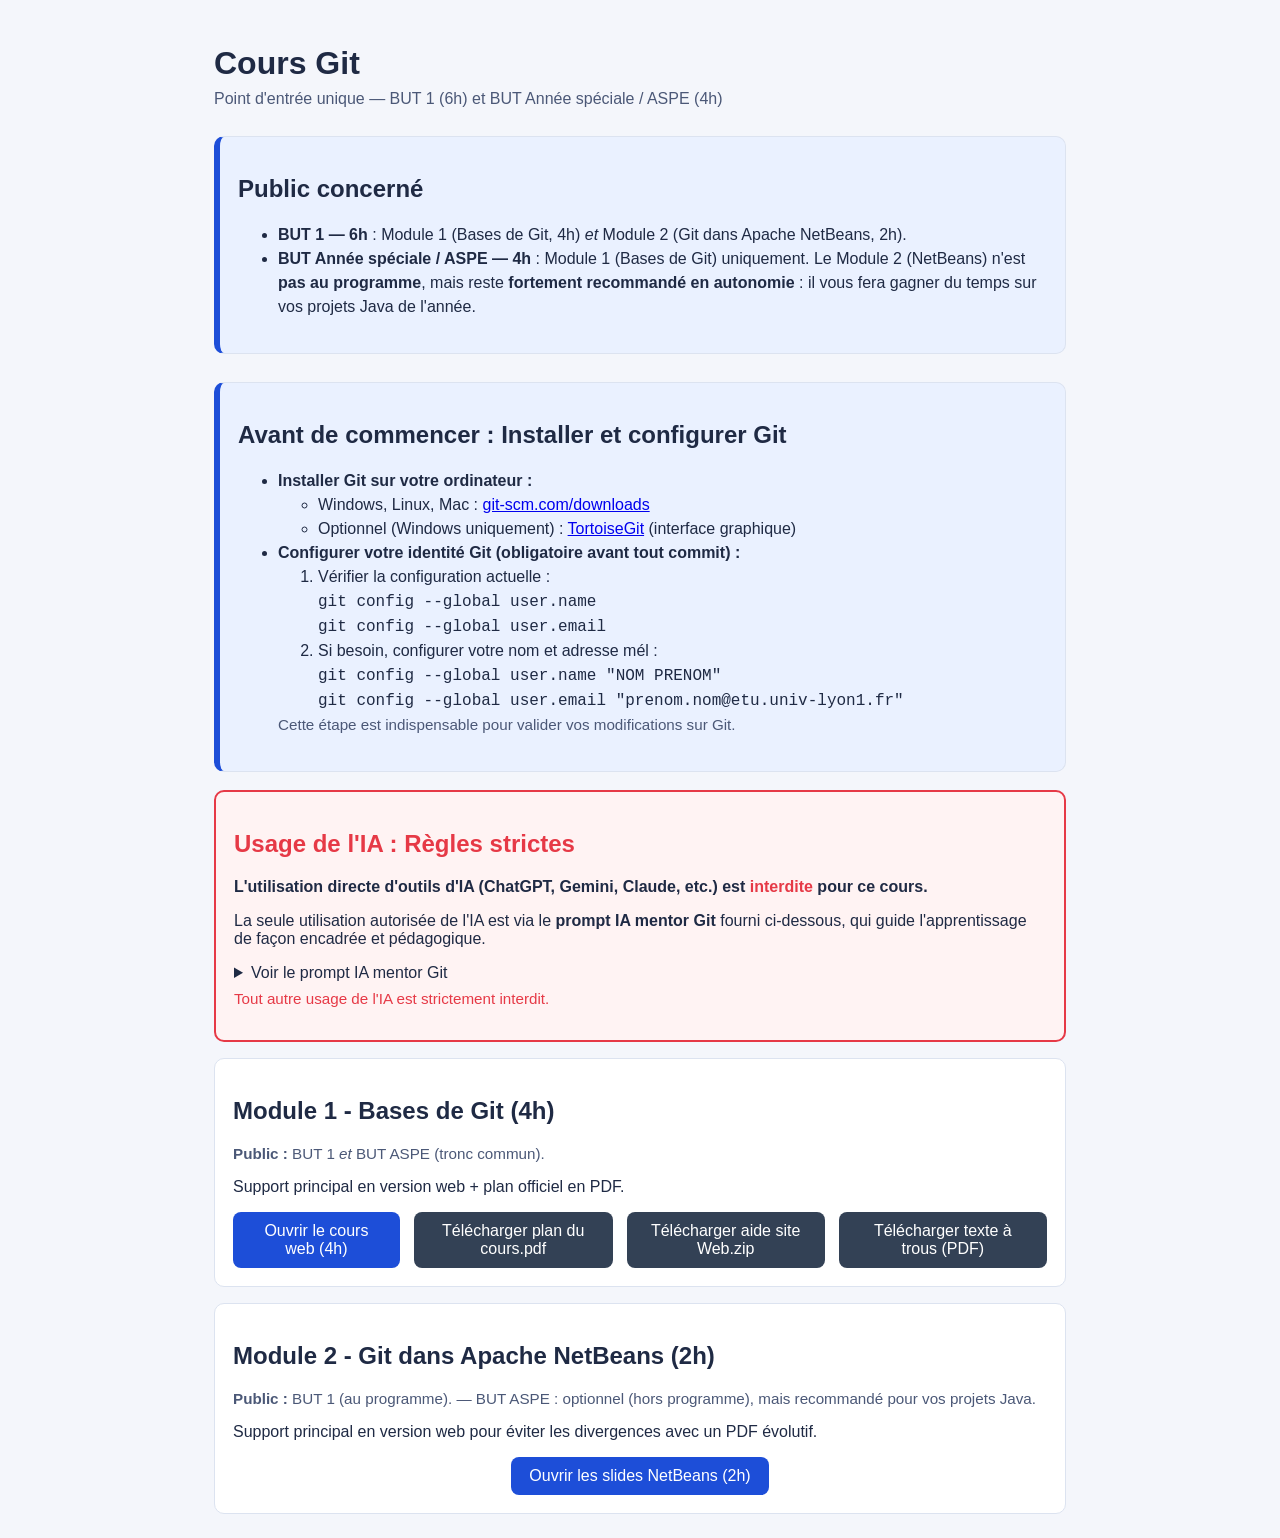
==== commit ad06d357: "Report git switch dans la source .rst + explicite publics BUT 1 / BUT ASPE sur la page d'accueil Co-" ====
--- a/index.html
+++ b/index.html
@@ -10,9 +10,17 @@
   <body>
     <main class="container">
       <header>
-        <h1>Cours Git (6h)</h1>
-        <p class="subtitle">Point d'entr&eacute;e unique pour les &eacute;tudiants</p>
+        <h1>Cours Git</h1>
+        <p class="subtitle">Point d'entr&eacute;e unique &mdash; BUT 1 (6h) et BUT Ann&eacute;e sp&eacute;ciale / ASPE (4h)</p>
       </header>
+
+      <section class="card info-card">
+        <h2>Public concern&eacute;</h2>
+        <ul>
+          <li><strong>BUT 1 &mdash; 6h</strong> : Module 1 (Bases de Git, 4h) <em>et</em> Module 2 (Git dans Apache NetBeans, 2h).</li>
+          <li><strong>BUT Ann&eacute;e sp&eacute;ciale / ASPE &mdash; 4h</strong> : Module 1 (Bases de Git) uniquement. Le Module 2 (NetBeans) n'est <strong>pas au programme</strong>, mais reste <strong>fortement recommand&eacute; en autonomie</strong> : il vous fera gagner du temps sur vos projets Java de l'ann&eacute;e.</li>
+        </ul>
+      </section>
 
       <section class="card info-card">
         <h2>Avant de commencer : Installer et configurer Git</h2>
@@ -148,6 +156,7 @@
 
       <section class="card">
         <h2>Module 1 - Bases de Git (4h)</h2>
+        <p style="color:#4b5877;font-size:0.95em;"><strong>Public :</strong> BUT 1 <em>et</em> BUT ASPE (tronc commun).</p>
         <p>Support principal en version web + plan officiel en PDF.</p>
         <div class="actions">
           <a class="button" href="cours-git-intro/index.html">Ouvrir le cours web (4h)</a>
@@ -159,6 +168,7 @@
 
       <section class="card">
         <h2>Module 2 - Git dans Apache NetBeans (2h)</h2>
+        <p style="color:#4b5877;font-size:0.95em;"><strong>Public :</strong> BUT 1 (au programme). &mdash; BUT ASPE : optionnel (hors programme), mais recommand&eacute; pour vos projets Java.</p>
         <p>Support principal en version web pour &eacute;viter les divergences avec un PDF &eacute;volutif.</p>
         <div class="actions">
           <a class="button" href="netbeans.html">Ouvrir les slides NetBeans (2h)</a>
--- a/style.css
+++ b/style.css
@@ -80,15 +80,15 @@
 }
 
 .button.secondary:hover,
+.button.secondary:focus {
+  background: #1f2937;
+}
 
 .info-card {
   border-left: 6px solid #1d4ed8;
   background: #eaf1ff;
   margin-top: 28px;
   margin-bottom: 18px;
-}
-.button.secondary:focus {
-  background: #1f2937;
 }
 
 .teacher ul {
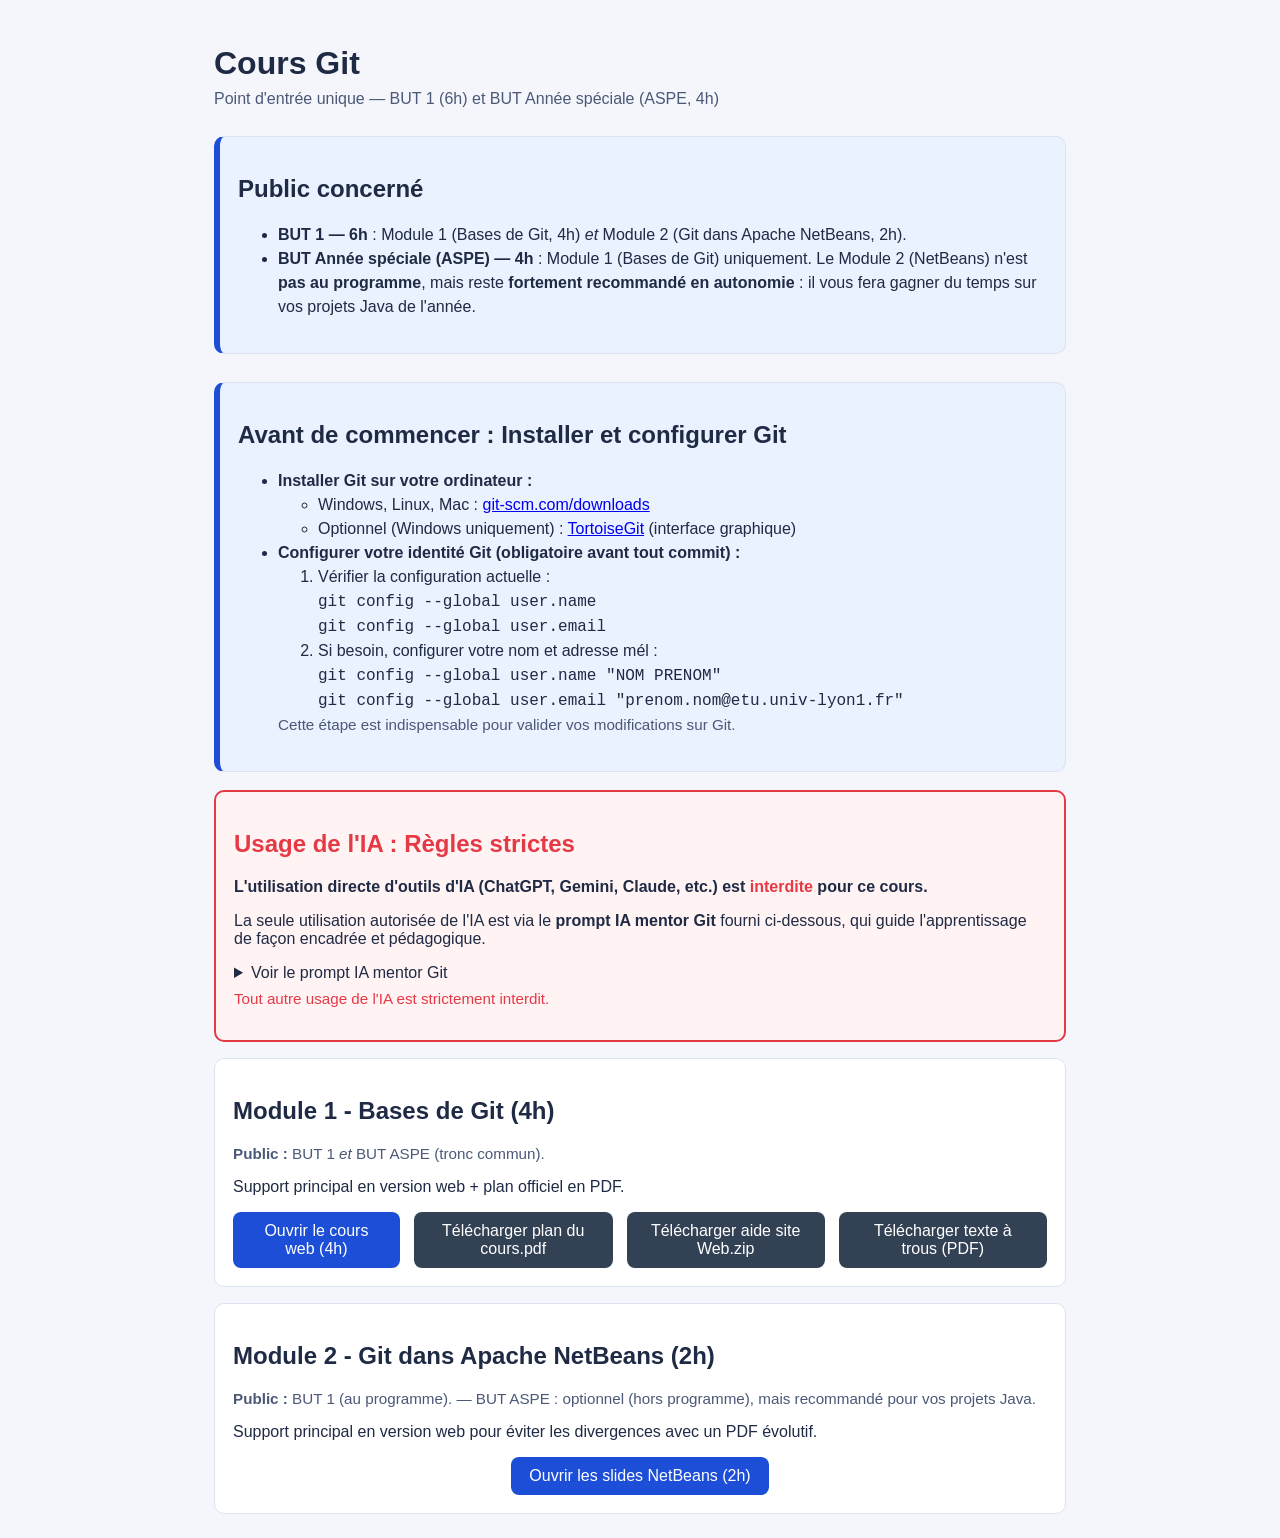
==== commit a3818cb8: "Libelle: BUT Annee speciale (ASPE) au lieu de BUT Annee speciale / ASPE Co-Authored-By: Claude Opus " ====
--- a/index.html
+++ b/index.html
@@ -11,14 +11,14 @@
     <main class="container">
       <header>
         <h1>Cours Git</h1>
-        <p class="subtitle">Point d'entr&eacute;e unique &mdash; BUT 1 (6h) et BUT Ann&eacute;e sp&eacute;ciale / ASPE (4h)</p>
+        <p class="subtitle">Point d'entr&eacute;e unique &mdash; BUT 1 (6h) et BUT Ann&eacute;e sp&eacute;ciale (ASPE, 4h)</p>
       </header>
 
       <section class="card info-card">
         <h2>Public concern&eacute;</h2>
         <ul>
           <li><strong>BUT 1 &mdash; 6h</strong> : Module 1 (Bases de Git, 4h) <em>et</em> Module 2 (Git dans Apache NetBeans, 2h).</li>
-          <li><strong>BUT Ann&eacute;e sp&eacute;ciale / ASPE &mdash; 4h</strong> : Module 1 (Bases de Git) uniquement. Le Module 2 (NetBeans) n'est <strong>pas au programme</strong>, mais reste <strong>fortement recommand&eacute; en autonomie</strong> : il vous fera gagner du temps sur vos projets Java de l'ann&eacute;e.</li>
+          <li><strong>BUT Ann&eacute;e sp&eacute;ciale (ASPE) &mdash; 4h</strong> : Module 1 (Bases de Git) uniquement. Le Module 2 (NetBeans) n'est <strong>pas au programme</strong>, mais reste <strong>fortement recommand&eacute; en autonomie</strong> : il vous fera gagner du temps sur vos projets Java de l'ann&eacute;e.</li>
         </ul>
       </section>
 
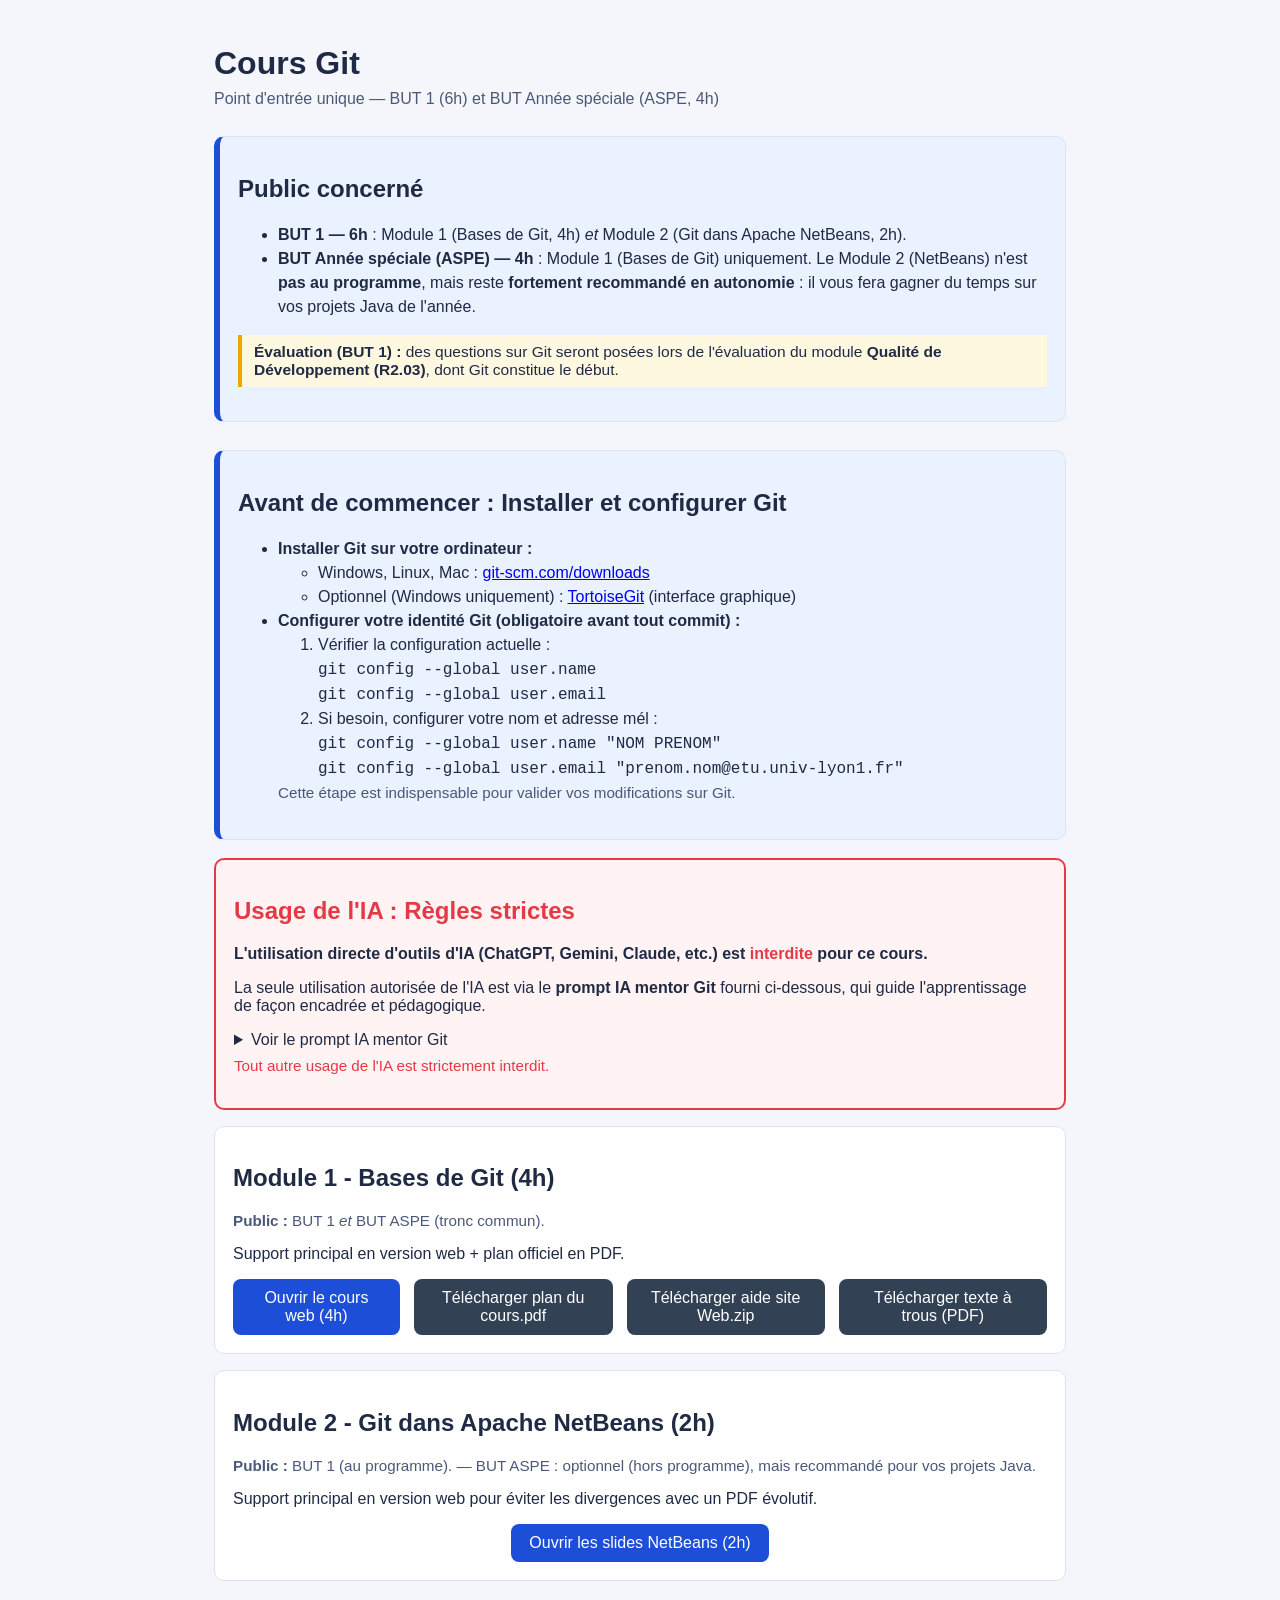
==== commit 0f1aab5d: "Page d'accueil: mention (BUT 1) evaluation Git dans le module Qualite de Dev R2.03 Co-Authored-By: C" ====
--- a/index.html
+++ b/index.html
@@ -20,6 +20,7 @@
           <li><strong>BUT 1 &mdash; 6h</strong> : Module 1 (Bases de Git, 4h) <em>et</em> Module 2 (Git dans Apache NetBeans, 2h).</li>
           <li><strong>BUT Ann&eacute;e sp&eacute;ciale (ASPE) &mdash; 4h</strong> : Module 1 (Bases de Git) uniquement. Le Module 2 (NetBeans) n'est <strong>pas au programme</strong>, mais reste <strong>fortement recommand&eacute; en autonomie</strong> : il vous fera gagner du temps sur vos projets Java de l'ann&eacute;e.</li>
         </ul>
+        <p style="background:#fff8e1;border-left:4px solid #f0a500;padding:8px 12px;font-size:0.97em;"><strong>&Eacute;valuation (BUT 1) :</strong> des questions sur Git seront pos&eacute;es lors de l'&eacute;valuation du module <strong>Qualit&eacute; de D&eacute;veloppement (R2.03)</strong>, dont Git constitue le d&eacute;but.</p>
       </section>
 
       <section class="card info-card">
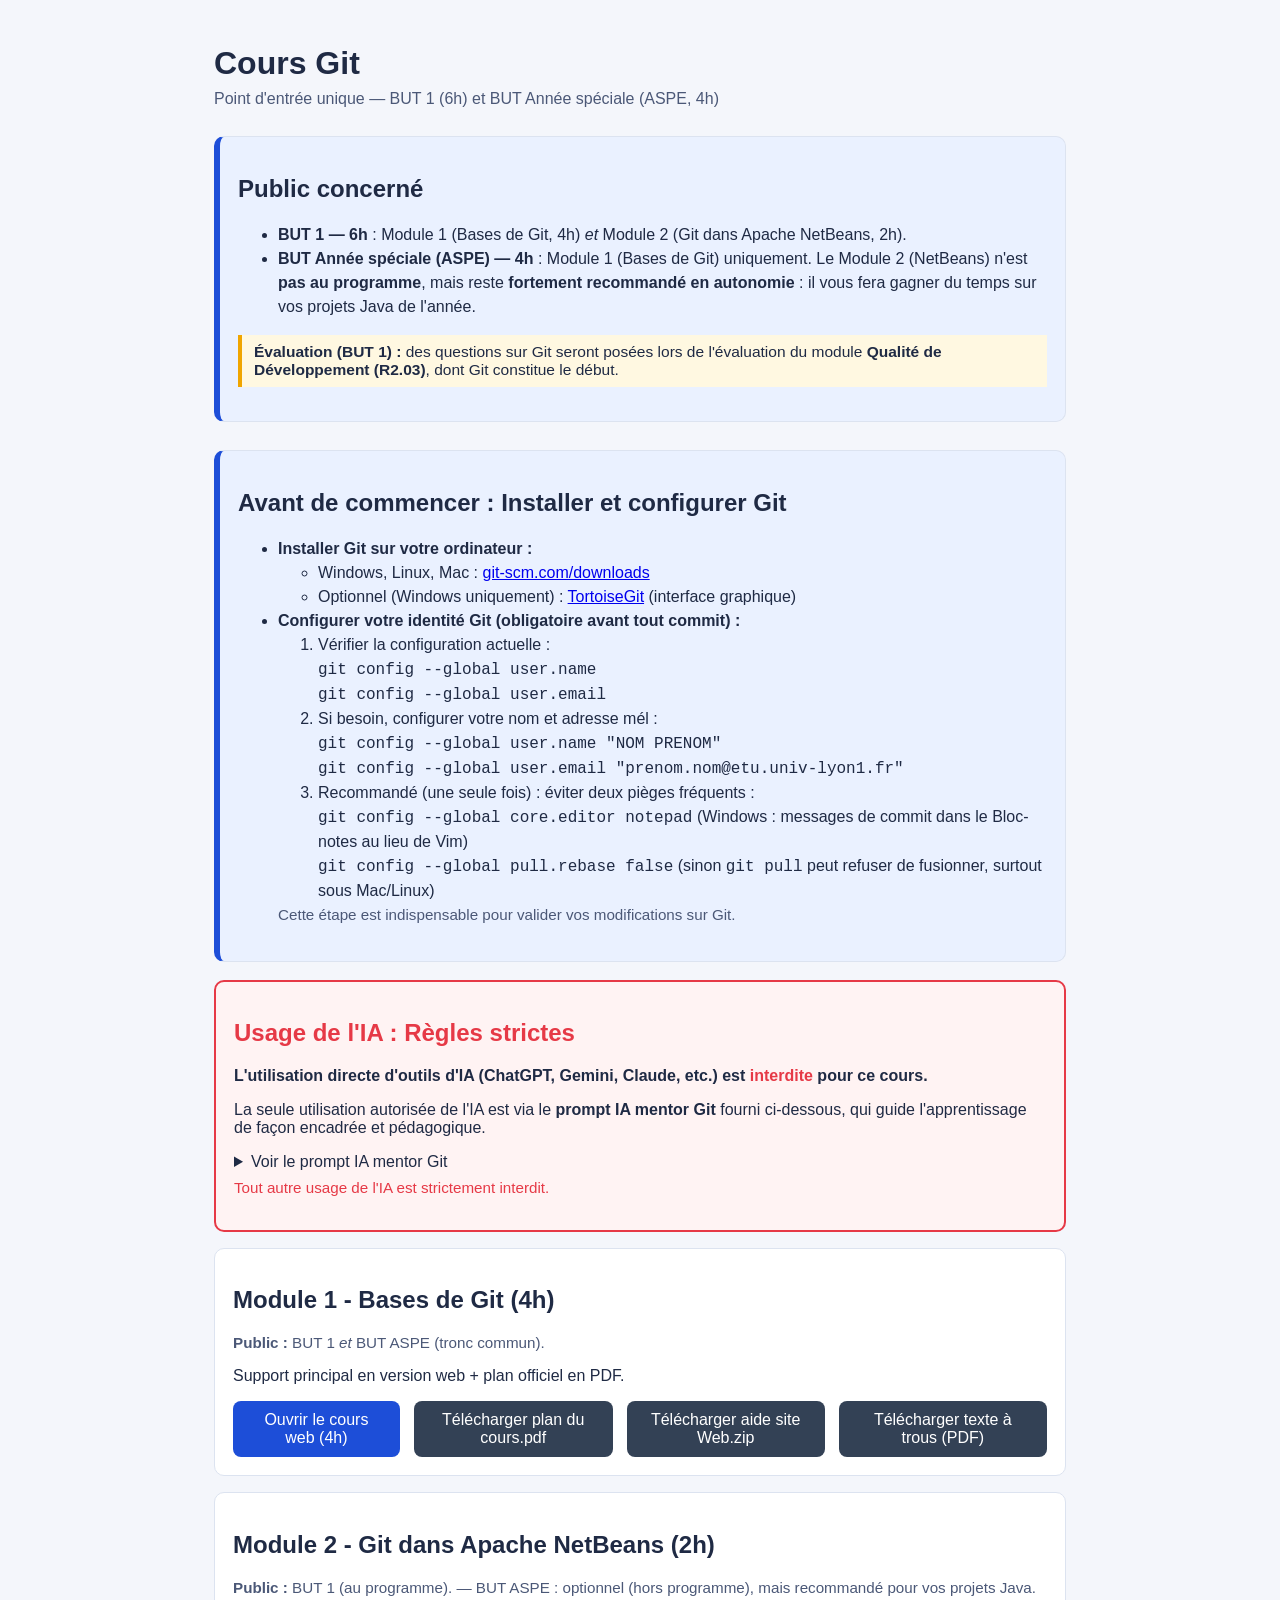
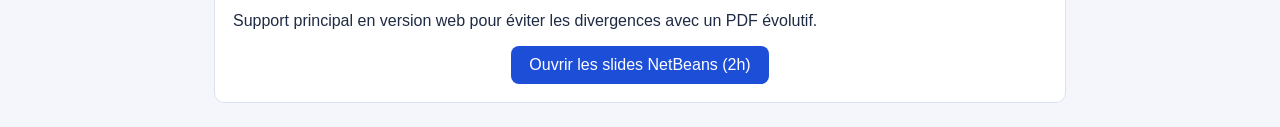
==== commit 7eebdaf4: "Corrections du cours Git (relecture 23/11/2026) - Cours web, slides et source .rst : coquilles ; not" ====
--- a/index.html
+++ b/index.html
@@ -43,6 +43,10 @@
               <li>Si besoin, configurer votre nom et adresse mél&nbsp;:<br>
                 <code>git config --global user.name "NOM PRENOM"</code><br>
                 <code>git config --global user.email "prenom.nom@etu.univ-lyon1.fr"</code>
+              </li>
+              <li>Recommandé (une seule fois) : éviter deux pièges fréquents&nbsp;:<br>
+                <code>git config --global core.editor notepad</code> (Windows : messages de commit dans le Bloc-notes au lieu de Vim)<br>
+                <code>git config --global pull.rebase false</code> (sinon <code>git pull</code> peut refuser de fusionner, surtout sous Mac/Linux)
               </li>
             </ol>
             <span style="font-size: 0.95em; color: #4b5877;">Cette étape est indispensable pour valider vos modifications sur Git.</span>
